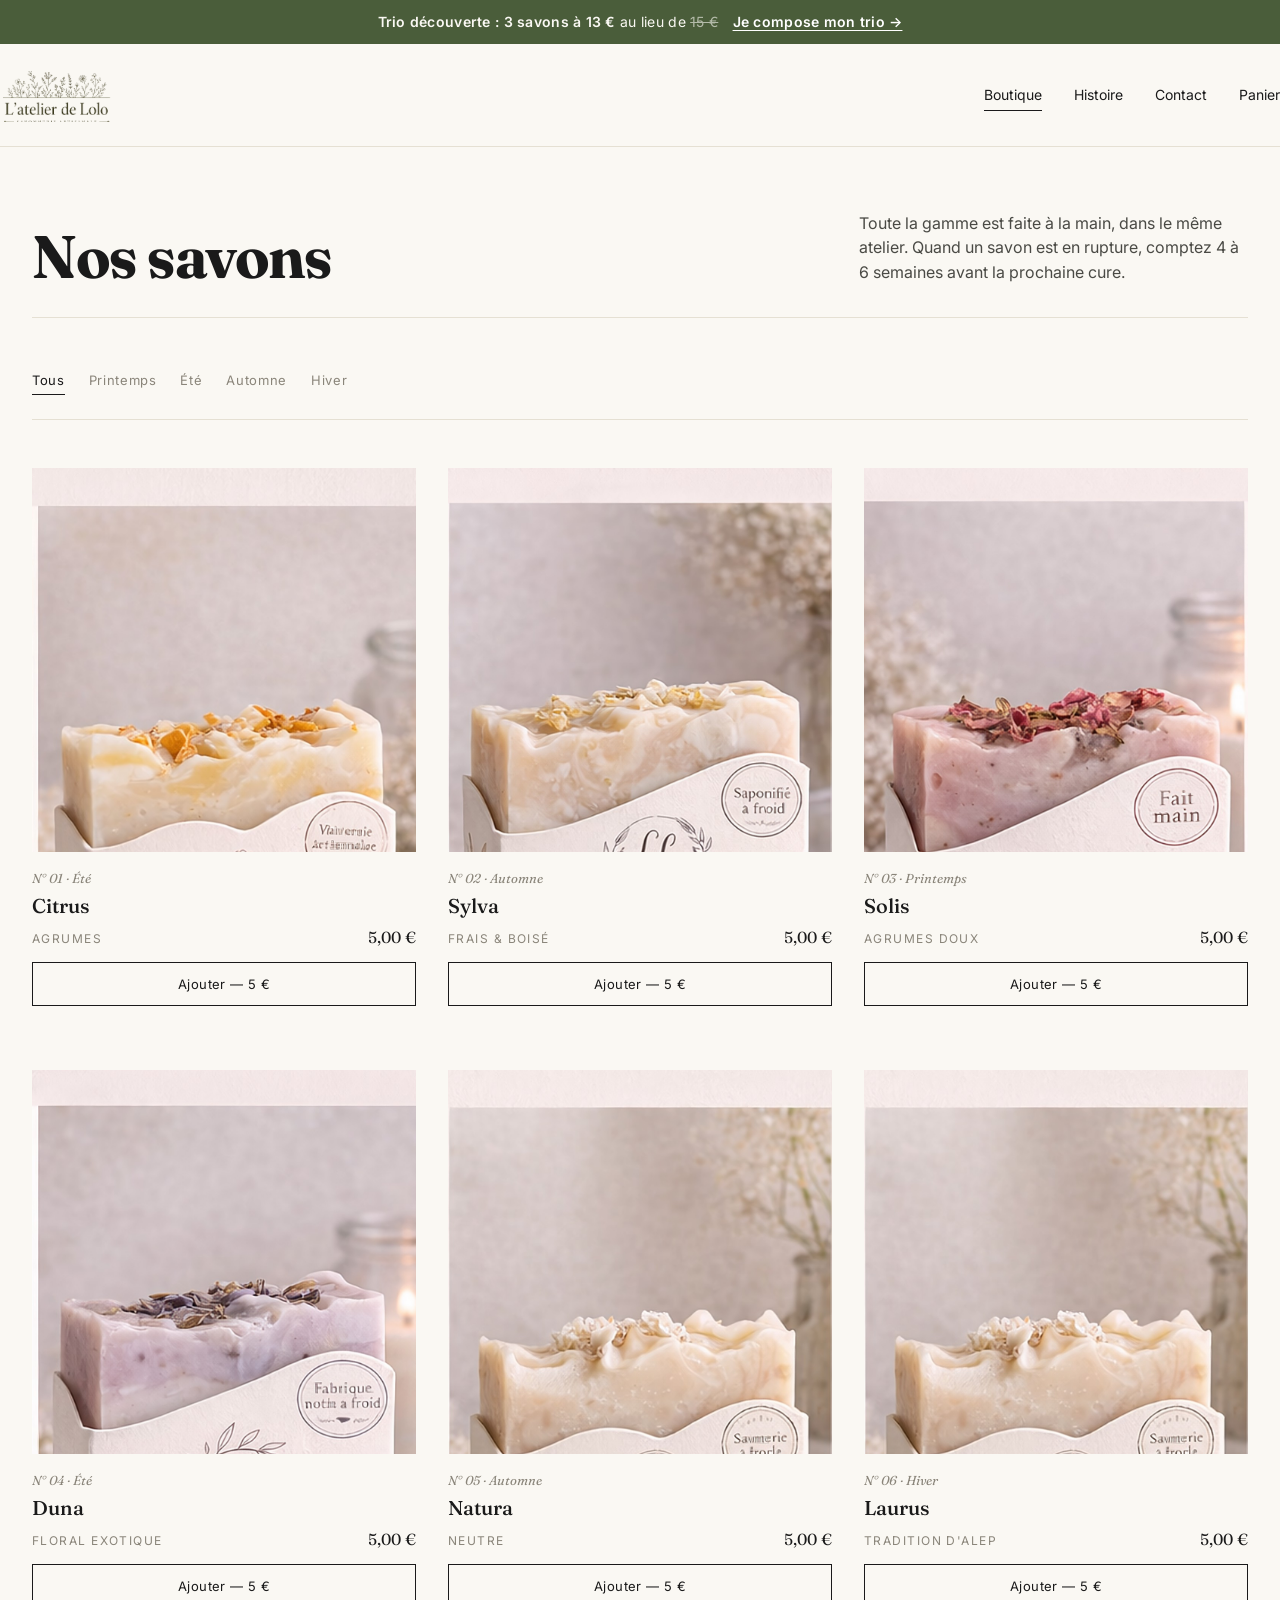
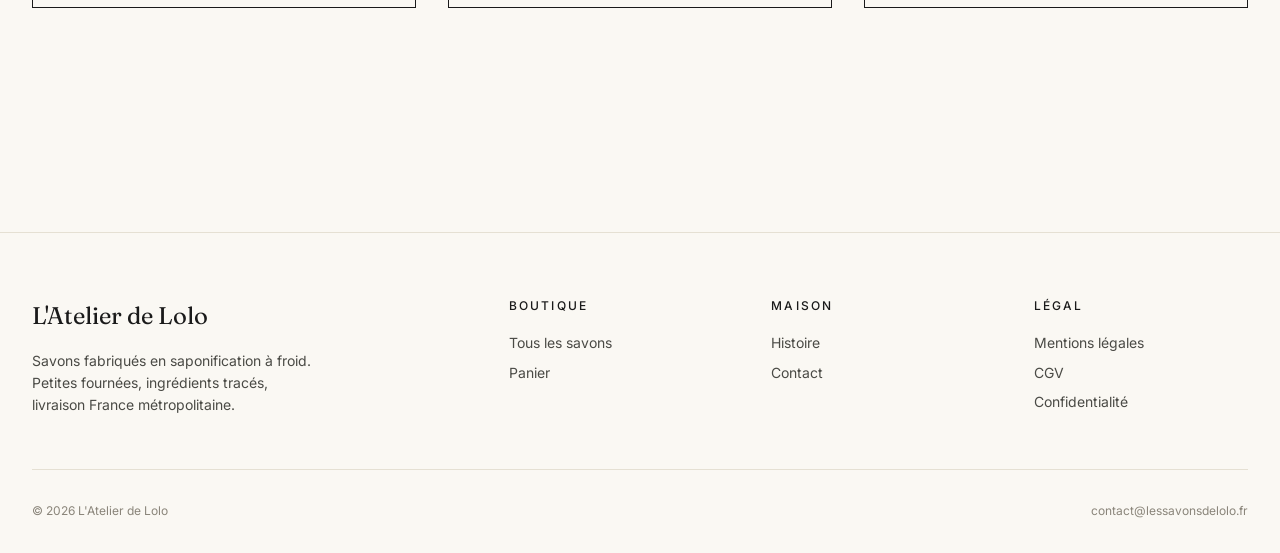
==== boutique.html @ ad048e5c "Refonte complète : L'Atelier de Lolo, site e-commerce multi-pages - Marque renommée L'Atelier de Lol" ====
<!DOCTYPE html>
<html lang="fr">
<head>
    <meta charset="UTF-8">
    <meta http-equiv="Cache-Control" content="no-cache, no-store, must-revalidate">
    <meta http-equiv="Pragma" content="no-cache">
    <meta http-equiv="Expires" content="0">
    <meta name="viewport" content="width=device-width, initial-scale=1.0">
    <title>Boutique — L'Atelier de Lolo</title>
    <meta name="description" content="Les savons artisanaux de L'Atelier de Lolo : Citrus, Sylva, Solis, Duna, Natura et le savon d'Alep Laurus.">
    <link rel="preconnect" href="https://fonts.googleapis.com">
    <link rel="preconnect" href="https://fonts.gstatic.com" crossorigin>
    <link href="https://fonts.googleapis.com/css2?family=Fraunces:ital,wght@0,400;0,500;1,400&family=Inter:wght@400;500&display=swap" rel="stylesheet">
    <link rel="stylesheet" href="css/style.css?v=6">
</head>
<body>

    <header class="site-header">
        <div class="wrap site-header__inner">
            <a href="index.html" class="brand" aria-label="L'Atelier de Lolo, accueil"><img src="images/brand/logo-horizontal-rgba.png" alt="L'Atelier de Lolo — Savonnerie artisanale"></a>
            <nav class="main-nav" id="mainNav">
                <a href="boutique.html" class="is-active">Boutique</a>
                <a href="histoire.html">Histoire</a>
                <a href="contact.html">Contact</a>
                <a href="panier.html" class="cart-link">
                    Panier <span class="cart-link__count" data-count="0">0</span>
                </a>
            </nav>
            <button class="nav-burger" aria-label="Menu" aria-expanded="false">
                <span></span><span></span><span></span>
            </button>
        </div>
    </header>

    <main class="shop">
        <div class="wrap">

            <div class="shop__head">
                <h1>Nos savons</h1>
                <p>
                    Toute la gamme est faite à la main, dans le même atelier.
                    Quand un savon est en rupture, comptez 4 à 6 semaines avant la prochaine cure.
                </p>
            </div>

            <div class="filters" id="filters">
                <button class="filter is-active" data-filter="all">Tous</button>
                <button class="filter" data-filter="printemps">Printemps</button>
                <button class="filter" data-filter="ete">Été</button>
                <button class="filter" data-filter="automne">Automne</button>
                <button class="filter" data-filter="hiver">Hiver</button>
            </div>

            <div class="products" id="shopProducts">
                <!-- Injecté par JS -->
            </div>

        </div>
    </main>

    <footer class="site-footer">
        <div class="wrap">
            <div class="site-footer__top">
                <div>
                    <div class="site-footer__brand">L'Atelier de Lolo</div>
                    <p class="site-footer__about">
                        Savons fabriqués en saponification à froid. Petites fournées,
                        ingrédients tracés, livraison France métropolitaine.
                    </p>
                </div>
                <div>
                    <h4>Boutique</h4>
                    <ul>
                        <li><a href="boutique.html">Tous les savons</a></li>
                        <li><a href="panier.html">Panier</a></li>
                    </ul>
                </div>
                <div>
                    <h4>Maison</h4>
                    <ul>
                        <li><a href="histoire.html">Histoire</a></li>
                        <li><a href="contact.html">Contact</a></li>
                    </ul>
                </div>
                <div>
                    <h4>Légal</h4>
                    <ul>
                        <li><a href="mentions-legales.html">Mentions légales</a></li>
                        <li><a href="cgv.html">CGV</a></li>
                        <li><a href="confidentialite.html">Confidentialité</a></li>
                    </ul>
                </div>
            </div>
            <div class="site-footer__bottom">
                <span>© 2026 L'Atelier de Lolo</span>
                <div class="site-footer__legal">
                    <a href="mailto:contact@lessavonsdelolo.fr">contact@lessavonsdelolo.fr</a>
                </div>
            </div>
        </div>
    </footer>

    <script src="js/products.js?v=6"></script>
    <script src="js/cart.js?v=6"></script>
    <script src="js/main.js?v=6"></script>
    <script>
        const grid = document.getElementById('shopProducts');
        const filterBar = document.getElementById('filters');

        function render(filter = 'all') {
            const items = Object.values(LSL.products)
                .filter(p => filter === 'all' || p.collection === filter);
            grid.innerHTML = items.map(p => `
                    <article class="product">
                        <a class="product__link" href="produit.html?id=${p.id}">
                            <div class="product__photo">
                                <img src="${p.photo}" alt="${p.name}">
                            </div>
                            <div class="product__num">N° ${p.num} · ${LSL.collectionLabel(p.collection)}</div>
                            <div class="product__name">${p.name}</div>
                            <div class="product__meta">
                                <span class="product__cat">${p.categoryLabel}</span>
                                <span class="product__price">${LSL.formatPrice(p.price)}</span>
                            </div>
                        </a>
                        <button class="product__add" data-add="${p.id}">Ajouter — 5 €</button>
                    </article>
                `).join('') || '<p style="color:var(--ink-mute)">Aucun savon dans cette collection pour le moment.</p>';
        }

        function setActive(filter) {
            filterBar.querySelectorAll('.filter').forEach(b =>
                b.classList.toggle('is-active', b.dataset.filter === filter));
        }

        // Ajout au panier (délégation — survit aux re-rendus de la grille)
        grid.addEventListener('click', (e) => {
            const btn = e.target.closest('.product__add');
            if (!btn) return;
            const prod = LSL.products[btn.dataset.add];
            LSL.Cart.add(btn.dataset.add, 1);
            LSL.toast(`${prod.name} ajouté au panier`);
            btn.classList.add('is-added');
            btn.textContent = 'Ajouté ✓';
            setTimeout(() => { btn.classList.remove('is-added'); btn.textContent = 'Ajouter — 5 €'; }, 1400);
        });

        filterBar.addEventListener('click', (e) => {
            const btn = e.target.closest('.filter');
            if (!btn) return;
            setActive(btn.dataset.filter);
            render(btn.dataset.filter);
        });

        // Pré-sélection via ?collection=
        const initial = new URLSearchParams(location.search).get('collection');
        if (initial && LSL.collections[initial]) {
            setActive(initial);
            render(initial);
        } else {
            render();
        }
    </script>

</body>
</html>
---- css/style.css ----
/* ============================================================
   Les Savons de Lolo — feuille de style
   Direction: éditoriale, sobre, beaucoup d'espace, une seule typo
   ============================================================ */

:root {
    /* Palette — tons crème + accent vert mousse profond */
    --bg: #FAF8F3;
    --bg-alt: #F1EDE3;
    --bg-card: #FFFFFF;
    --border: #E5E0D3;
    --border-strong: #1A1A1A;

    --ink: #1A1A1A;
    --ink-soft: #4A4A45;
    --ink-mute: #8A857A;

    --accent: #4A5D3A;
    --accent-soft: #6B7E5B;

    --danger: #A8442B;

    /* Typographie — une seule famille serif éditoriale + une mono pour les numéros */
    --serif: 'Fraunces', 'Cormorant Garamond', Georgia, 'Times New Roman', serif;
    --sans: 'Inter', -apple-system, BlinkMacSystemFont, 'Helvetica Neue', Arial, sans-serif;

    /* Échelle typographique */
    --fs-12: 0.75rem;
    --fs-13: 0.8125rem;
    --fs-14: 0.875rem;
    --fs-16: 1rem;
    --fs-18: 1.125rem;
    --fs-20: 1.25rem;
    --fs-24: 1.5rem;
    --fs-32: 2rem;
    --fs-44: 2.75rem;
    --fs-60: 3.75rem;
    --fs-80: 5rem;

    /* Espacements */
    --s-4: 0.25rem;
    --s-8: 0.5rem;
    --s-12: 0.75rem;
    --s-16: 1rem;
    --s-24: 1.5rem;
    --s-32: 2rem;
    --s-48: 3rem;
    --s-64: 4rem;
    --s-96: 6rem;
    --s-128: 8rem;

    --container: 1320px;
    --container-narrow: 760px;
}

/* Reset minimal */
*, *::before, *::after { box-sizing: border-box; margin: 0; padding: 0; }
html { font-size: 16px; scroll-behavior: smooth; }
body {
    font-family: var(--sans);
    color: var(--ink);
    background: var(--bg);
    font-size: var(--fs-16);
    line-height: 1.55;
    -webkit-font-smoothing: antialiased;
    text-rendering: optimizeLegibility;
}
img { max-width: 100%; height: auto; display: block; }
a { color: inherit; text-decoration: none; }
button { font: inherit; cursor: pointer; border: none; background: none; color: inherit; }
input, textarea, select { font: inherit; color: inherit; }
ul, ol { list-style: none; }

::selection { background: var(--ink); color: var(--bg); }

/* ========== Conteneurs & utilitaires ========== */
.wrap {
    max-width: var(--container);
    margin: 0 auto;
    padding: 0 var(--s-32);
}
.wrap-narrow {
    max-width: var(--container-narrow);
    margin: 0 auto;
    padding: 0 var(--s-32);
}
@media (max-width: 720px) {
    .wrap, .wrap-narrow { padding: 0 var(--s-24); }
}

.eyebrow {
    font-family: var(--sans);
    font-size: var(--fs-12);
    font-weight: 500;
    letter-spacing: 0.18em;
    text-transform: uppercase;
    color: var(--ink-mute);
}

.serif {
    font-family: var(--serif);
    font-weight: 400;
    letter-spacing: -0.01em;
}

.lede {
    font-family: var(--serif);
    font-size: var(--fs-24);
    line-height: 1.45;
    color: var(--ink-soft);
    font-weight: 400;
}

.rule {
    height: 1px;
    background: var(--border);
    border: 0;
    margin: var(--s-64) 0;
}

/* ========== Boutons ========== */
.btn {
    display: inline-flex;
    align-items: center;
    gap: var(--s-8);
    padding: 14px 26px;
    font-size: var(--fs-14);
    font-weight: 500;
    letter-spacing: 0.02em;
    transition: background 0.2s ease, color 0.2s ease, border-color 0.2s ease;
    border: 1px solid transparent;
    cursor: pointer;
}
.btn-primary {
    background: var(--ink);
    color: var(--bg);
}
.btn-primary:hover {
    background: var(--accent);
}
.btn-ghost {
    background: transparent;
    color: var(--ink);
    border-color: var(--ink);
}
.btn-ghost:hover {
    background: var(--ink);
    color: var(--bg);
}
.btn-link {
    background: none;
    padding: 0;
    color: var(--ink);
    border-bottom: 1px solid var(--ink);
    border-radius: 0;
    transition: opacity 0.2s ease;
}
.btn-link:hover { opacity: 0.6; }

.btn-block { width: 100%; justify-content: center; }

.arrow-right::after {
    content: '→';
    margin-left: var(--s-4);
    display: inline-block;
    transition: transform 0.2s ease;
}
.arrow-right:hover::after {
    transform: translateX(4px);
}

/* ========== Header ========== */
.site-header {
    position: sticky;
    top: 0;
    z-index: 100;
    background: var(--bg);
    border-bottom: 1px solid var(--border);
}
.site-header__inner {
    display: flex;
    align-items: center;
    justify-content: space-between;
    padding: var(--s-24) 0;
}
.brand {
    font-family: var(--serif);
    font-size: var(--fs-20);
    font-weight: 500;
    letter-spacing: -0.01em;
    color: var(--ink);
}
.brand small {
    display: block;
    font-family: var(--sans);
    font-size: 10px;
    letter-spacing: 0.2em;
    text-transform: uppercase;
    color: var(--ink-mute);
    margin-top: 2px;
}
.brand img {
    height: 54px;
    width: auto;
    display: block;
}
@media (max-width: 560px) {
    .brand img { height: 42px; }
}
.main-nav {
    display: flex;
    align-items: center;
    gap: var(--s-32);
}
.main-nav a {
    font-size: var(--fs-14);
    color: var(--ink);
    padding: var(--s-8) 0;
    position: relative;
    transition: color 0.2s ease;
}
.main-nav a:hover { color: var(--accent); }
.main-nav a.is-active::after {
    content: '';
    position: absolute;
    left: 0; right: 0; bottom: 2px;
    height: 1px;
    background: var(--ink);
}
.cart-link {
    display: inline-flex;
    align-items: center;
    gap: var(--s-8);
    font-size: var(--fs-14);
}
.cart-link__count {
    display: inline-flex;
    align-items: center;
    justify-content: center;
    min-width: 22px;
    height: 22px;
    padding: 0 6px;
    border-radius: 999px;
    background: var(--ink);
    color: var(--bg);
    font-size: var(--fs-12);
    font-weight: 500;
}
.cart-link__count[data-count="0"] { display: none; }
.nav-burger {
    display: none;
    width: 28px;
    height: 28px;
    flex-direction: column;
    justify-content: center;
    align-items: center;
    gap: 5px;
}
.nav-burger span {
    width: 20px;
    height: 1px;
    background: var(--ink);
}

@media (max-width: 900px) {
    .main-nav {
        position: fixed;
        inset: 0;
        background: var(--bg);
        flex-direction: column;
        justify-content: center;
        gap: var(--s-32);
        transform: translateX(100%);
        transition: transform 0.3s ease;
    }
    .main-nav.is-open { transform: translateX(0); }
    .main-nav a { font-size: var(--fs-20); font-family: var(--serif); }
    .nav-burger { display: flex; z-index: 110; position: relative; }
    .nav-burger.is-open span:nth-child(1) { transform: translateY(6px) rotate(45deg); }
    .nav-burger.is-open span:nth-child(2) { opacity: 0; }
    .nav-burger.is-open span:nth-child(3) { transform: translateY(-6px) rotate(-45deg); }
}

/* ========== Footer ========== */
.site-footer {
    border-top: 1px solid var(--border);
    margin-top: var(--s-128);
    padding: var(--s-64) 0 var(--s-32);
    font-size: var(--fs-14);
    color: var(--ink-soft);
}
.site-footer__top {
    display: grid;
    grid-template-columns: 2fr 1fr 1fr 1fr;
    gap: var(--s-48);
    padding-bottom: var(--s-48);
    border-bottom: 1px solid var(--border);
}
.site-footer__brand {
    font-family: var(--serif);
    font-size: var(--fs-24);
    color: var(--ink);
    margin-bottom: var(--s-16);
}
.site-footer__about {
    max-width: 32ch;
}
.site-footer h4 {
    font-family: var(--sans);
    font-size: var(--fs-12);
    font-weight: 500;
    letter-spacing: 0.18em;
    text-transform: uppercase;
    color: var(--ink);
    margin-bottom: var(--s-16);
}
.site-footer ul li {
    margin-bottom: var(--s-8);
}
.site-footer ul a:hover { color: var(--accent); }
.site-footer__bottom {
    padding-top: var(--s-32);
    display: flex;
    justify-content: space-between;
    font-size: var(--fs-12);
    color: var(--ink-mute);
    flex-wrap: wrap;
    gap: var(--s-16);
}
.site-footer__legal {
    display: flex;
    gap: var(--s-24);
    flex-wrap: wrap;
}
.site-footer__legal a:hover { color: var(--ink); }

@media (max-width: 900px) {
    .site-footer__top {
        grid-template-columns: 1fr 1fr;
        gap: var(--s-32);
    }
}
@media (max-width: 560px) {
    .site-footer__top { grid-template-columns: 1fr; }
}

/* ============================================================
   CONVERSION — bandeau, offre, relances panier
   ============================================================ */
.announce {
    background: var(--accent);
    color: #FAF8F3;
    text-align: center;
    font-size: var(--fs-14);
    letter-spacing: 0.02em;
    padding: 12px 16px;
    line-height: 1.4;
}
.announce strong { font-weight: 600; }
.announce s { opacity: 0.6; font-weight: 400; }
.announce a {
    color: #fff;
    font-weight: 600;
    text-decoration: underline;
    text-underline-offset: 3px;
    margin-left: 10px;
    white-space: nowrap;
}
@media (max-width: 560px) {
    .announce { font-size: var(--fs-13); padding: 10px 14px; }
    .announce a { margin-left: 6px; display: inline-block; }
}

/* Pastille promo dans le hero */
.hero__promo {
    display: inline-flex;
    align-items: center;
    gap: 8px;
    background: var(--accent);
    color: #FAF8F3;
    border-radius: 999px;
    padding: 7px 16px;
    font-size: var(--fs-13);
    font-weight: 600;
    letter-spacing: 0.02em;
    margin-bottom: var(--s-24);
}
.hero__promo::before {
    content: '';
    width: 7px; height: 7px;
    border-radius: 50%;
    background: #FAF8F3;
}

/* Bande offre (accueil) */
.offer {
    background: var(--accent);
    color: #FAF8F3;
    padding: var(--s-64) 0;
}
.offer__inner {
    display: grid;
    grid-template-columns: 1.1fr 1.4fr auto;
    gap: var(--s-48);
    align-items: center;
}
.offer .eyebrow { color: rgba(255,255,255,0.65); }
.offer h2 {
    font-family: var(--serif);
    font-size: var(--fs-32);
    line-height: 1.05;
    letter-spacing: -0.015em;
    margin: var(--s-8) 0 var(--s-12);
}
.offer p { font-size: var(--fs-14); color: rgba(255,255,255,0.85); line-height: 1.6; }
.offer__tiers {
    display: grid;
    grid-template-columns: repeat(3, 1fr);
    gap: var(--s-16);
}
.offer__tiers li {
    border: 1px solid rgba(255,255,255,0.25);
    padding: var(--s-16);
    text-align: center;
}
.offer__tiers strong {
    display: block;
    font-size: var(--fs-12);
    letter-spacing: 0.1em;
    text-transform: uppercase;
    color: rgba(255,255,255,0.7);
    margin-bottom: var(--s-8);
    font-weight: 500;
}
.offer__tiers span {
    display: block;
    font-family: var(--serif);
    font-size: var(--fs-24);
    line-height: 1.1;
}
.offer__tiers small { font-size: var(--fs-12); color: rgba(255,255,255,0.7); }
.offer .btn-primary { background: #FAF8F3; color: var(--ink); border-color: #FAF8F3; white-space: nowrap; }
.offer .btn-primary:hover { background: #fff; }
@media (max-width: 980px) {
    .offer__inner { grid-template-columns: 1fr; gap: var(--s-24); }
    .offer { padding: var(--s-48) 0; }
}
@media (max-width: 560px) {
    .offer__tiers { grid-template-columns: 1fr; }
}

/* Relance panier */
.cart-nudge {
    margin-top: var(--s-24);
    padding: var(--s-12) var(--s-16);
    background: var(--bg-alt);
    border-left: 2px solid var(--accent);
    font-size: var(--fs-13);
    color: var(--ink);
}
.cart__row--offer { color: var(--accent); }
.cart__row--offer span:last-child { font-weight: 500; }

/* ============================================================
   ACCUEIL
   ============================================================ */

/* Hero */
.hero {
    padding: var(--s-96) 0 var(--s-48);
    border-bottom: 1px solid var(--border);
}
.hero__grid {
    display: grid;
    grid-template-columns: 1fr 1.1fr;
    gap: var(--s-96);
    align-items: end;
}
.hero__title {
    font-family: var(--serif);
    font-weight: 400;
    font-size: clamp(var(--fs-44), 7vw, var(--fs-80));
    line-height: 0.95;
    letter-spacing: -0.025em;
    color: var(--ink);
}
.hero__title em {
    font-style: italic;
    color: var(--accent);
}
.hero__sub {
    margin-top: var(--s-32);
    max-width: 38ch;
    font-size: var(--fs-18);
    color: var(--ink-soft);
    line-height: 1.6;
}
.hero__cta {
    margin-top: var(--s-32);
    display: flex;
    gap: var(--s-16);
    flex-wrap: wrap;
}
.hero__visual {
    position: relative;
}
.hero__visual { position: relative; }
.hero__photo {
    aspect-ratio: 1/1;
    background: var(--bg-alt);
    object-fit: cover;
    width: 100%;
}

/* Sticker promo rond sur la photo */
.hero__sticker {
    position: absolute;
    top: -20px;
    right: -20px;
    width: 150px;
    height: 150px;
    border-radius: 50%;
    background: var(--accent);
    color: #FAF8F3;
    display: flex;
    flex-direction: column;
    align-items: center;
    justify-content: center;
    text-align: center;
    padding: 12px;
    transform: rotate(-7deg);
    box-shadow: 0 10px 28px rgba(74,93,58,0.28);
    z-index: 4;
    transition: transform 0.3s ease;
}
.hero__sticker:hover { transform: rotate(-3deg) scale(1.04); }
.hero__sticker-strip {
    font-family: var(--sans);
    font-size: 10px;
    letter-spacing: 0.18em;
    text-transform: uppercase;
    opacity: 0.92;
}
.hero__sticker-price {
    font-family: var(--serif);
    font-style: italic;
    font-size: 42px;
    line-height: 1;
    margin: 6px 0 4px;
}
.hero__sticker-sub {
    font-family: var(--sans);
    font-size: 11px;
    line-height: 1.4;
    opacity: 0.92;
}
.hero__sticker-sub s { opacity: 0.6; }

@media (max-width: 560px) {
    .hero__sticker { width: 120px; height: 120px; top: -10px; right: -10px; }
    .hero__sticker-price { font-size: 32px; }
}
.hero__caption {
    margin-top: var(--s-16);
    display: flex;
    justify-content: space-between;
    font-size: var(--fs-12);
    color: var(--ink-mute);
    letter-spacing: 0.05em;
}

@media (max-width: 900px) {
    .hero__grid { grid-template-columns: 1fr; gap: var(--s-48); }
    .hero { padding: var(--s-48) 0; }
}

/* Manifeste / valeurs */
.manifesto {
    padding: var(--s-96) 0;
    border-bottom: 1px solid var(--border);
}
.manifesto__grid {
    display: grid;
    grid-template-columns: 1fr 2fr;
    gap: var(--s-96);
}
.manifesto__title {
    font-family: var(--serif);
    font-size: var(--fs-32);
    line-height: 1.1;
    letter-spacing: -0.015em;
}
.manifesto__list {
    display: grid;
    grid-template-columns: repeat(3, 1fr);
    gap: var(--s-48);
}
.manifesto__item h3 {
    font-family: var(--serif);
    font-size: var(--fs-20);
    font-weight: 500;
    margin-bottom: var(--s-12);
}
.manifesto__item p {
    font-size: var(--fs-14);
    color: var(--ink-soft);
    line-height: 1.6;
}
.manifesto__item .num {
    font-family: var(--serif);
    font-style: italic;
    font-size: var(--fs-13);
    color: var(--ink-mute);
    display: block;
    margin-bottom: var(--s-12);
}

@media (max-width: 900px) {
    .manifesto__grid { grid-template-columns: 1fr; gap: var(--s-32); }
    .manifesto__list { grid-template-columns: 1fr; gap: var(--s-32); }
    .manifesto { padding: var(--s-48) 0; }
}

/* Aperçu boutique sur l'accueil */
.shop-preview {
    padding: var(--s-96) 0;
    border-bottom: 1px solid var(--border);
}
.section-head {
    display: flex;
    justify-content: space-between;
    align-items: end;
    margin-bottom: var(--s-48);
    gap: var(--s-32);
    flex-wrap: wrap;
}
.section-head__title {
    font-family: var(--serif);
    font-size: var(--fs-44);
    line-height: 1;
    letter-spacing: -0.02em;
}

/* Collections de saison (accueil) */
.collections {
    padding: var(--s-96) 0;
    border-bottom: 1px solid var(--border);
}
.collections__grid {
    display: grid;
    grid-template-columns: repeat(4, 1fr);
    gap: var(--s-24);
}
.collection-card {
    display: block;
    color: var(--ink);
}
.collection-card__photo {
    aspect-ratio: 3/4;
    overflow: hidden;
    background: var(--bg-alt);
    margin-bottom: var(--s-12);
}
.collection-card__photo img {
    width: 100%;
    height: 100%;
    object-fit: cover;
    transition: transform 0.6s ease;
    filter: saturate(0.95);
}
.collection-card:hover .collection-card__photo img { transform: scale(1.04); }
.collection-card h3 {
    font-family: var(--serif);
    font-size: var(--fs-20);
    font-weight: 500;
}
.collection-card p {
    font-size: var(--fs-13);
    color: var(--ink-mute);
}
@media (max-width: 900px) {
    .collections { padding: var(--s-48) 0; }
    .collections__grid { grid-template-columns: repeat(2, 1fr); gap: var(--s-16); }
}

/* ============================================================
   BOUTIQUE — Grille produits
   ============================================================ */
.shop {
    padding: var(--s-64) 0 var(--s-96);
}
.shop__head {
    margin-bottom: var(--s-48);
    display: grid;
    grid-template-columns: 2fr 1fr;
    gap: var(--s-48);
    align-items: end;
    padding-bottom: var(--s-32);
    border-bottom: 1px solid var(--border);
}
.shop__head h1 {
    font-family: var(--serif);
    font-size: var(--fs-60);
    line-height: 0.95;
    letter-spacing: -0.025em;
}
.shop__head p {
    color: var(--ink-soft);
    max-width: 40ch;
}
.filters {
    display: flex;
    gap: var(--s-24);
    flex-wrap: wrap;
    margin-bottom: var(--s-48);
    padding-bottom: var(--s-24);
    border-bottom: 1px solid var(--border);
}
.filter {
    font-size: var(--fs-13);
    letter-spacing: 0.05em;
    color: var(--ink-mute);
    padding: 4px 0;
    border-bottom: 1px solid transparent;
    transition: color 0.2s ease, border-color 0.2s ease;
}
.filter:hover { color: var(--ink); }
.filter.is-active {
    color: var(--ink);
    border-bottom-color: var(--ink);
}

.products {
    display: grid;
    grid-template-columns: repeat(3, 1fr);
    gap: var(--s-64) var(--s-32);
}
@media (max-width: 900px) {
    .products { grid-template-columns: repeat(2, 1fr); gap: var(--s-48) var(--s-24); }
    .shop__head { grid-template-columns: 1fr; }
    .shop__head h1 { font-size: var(--fs-44); }
}
@media (max-width: 560px) {
    .products { grid-template-columns: 1fr; }
}

.product {
    display: block;
    color: var(--ink);
}
.product__link {
    display: block;
    color: inherit;
}
.product__add {
    width: 100%;
    margin-top: var(--s-12);
    padding: 11px;
    border: 1px solid var(--ink);
    background: transparent;
    color: var(--ink);
    font-size: var(--fs-13);
    letter-spacing: 0.03em;
    transition: background 0.2s ease, color 0.2s ease;
}
.product__add:hover { background: var(--ink); color: var(--bg); }
.product__add.is-added { background: var(--accent); color: #fff; border-color: var(--accent); }
.product__photo {
    aspect-ratio: 1/1;
    background: var(--bg-alt);
    overflow: hidden;
    margin-bottom: var(--s-16);
    position: relative;
}
.product__photo img {
    width: 100%;
    height: 100%;
    object-fit: cover;
    transition: transform 0.6s ease;
}
.product:hover .product__photo img { transform: scale(1.03); }
.product__num {
    font-family: var(--serif);
    font-style: italic;
    font-size: var(--fs-13);
    color: var(--ink-mute);
}
.product__name {
    font-family: var(--serif);
    font-size: var(--fs-20);
    font-weight: 500;
    margin: 2px 0 var(--s-4);
    letter-spacing: -0.005em;
}
.product__meta {
    display: flex;
    justify-content: space-between;
    align-items: baseline;
    font-size: var(--fs-13);
    color: var(--ink-soft);
}
.product__price {
    font-family: var(--serif);
    font-size: var(--fs-16);
    color: var(--ink);
}
.product__cat {
    font-size: var(--fs-12);
    letter-spacing: 0.12em;
    text-transform: uppercase;
    color: var(--ink-mute);
}

/* ============================================================
   FICHE PRODUIT
   ============================================================ */
.product-detail {
    padding: var(--s-64) 0 var(--s-96);
}
.breadcrumb {
    font-size: var(--fs-13);
    color: var(--ink-mute);
    margin-bottom: var(--s-32);
}
.breadcrumb a { color: var(--ink-soft); }
.breadcrumb a:hover { color: var(--ink); }
.breadcrumb span { color: var(--ink); }

.product-detail__grid {
    display: grid;
    grid-template-columns: 1.1fr 1fr;
    gap: var(--s-96);
    align-items: start;
}
.product-detail__photo {
    aspect-ratio: 1/1;
    background: var(--bg-alt);
    overflow: hidden;
}
.product-detail__photo img {
    width: 100%;
    height: 100%;
    object-fit: cover;
}
.product-detail__info { position: sticky; top: var(--s-96); }
.product-detail__num {
    font-family: var(--serif);
    font-style: italic;
    font-size: var(--fs-14);
    color: var(--ink-mute);
    margin-bottom: var(--s-8);
}
.product-detail__name {
    font-family: var(--serif);
    font-size: var(--fs-44);
    line-height: 1;
    letter-spacing: -0.02em;
    margin-bottom: var(--s-16);
}
.product-detail__price {
    font-family: var(--serif);
    font-size: var(--fs-24);
    margin-bottom: var(--s-4);
}
.product-detail__weight {
    font-size: var(--fs-13);
    color: var(--ink-mute);
    letter-spacing: 0.05em;
    margin-bottom: var(--s-32);
}
.product-detail__desc {
    font-size: var(--fs-16);
    color: var(--ink-soft);
    line-height: 1.65;
    margin-bottom: var(--s-32);
    max-width: 50ch;
}
.product-detail__buy {
    display: flex;
    gap: var(--s-16);
    align-items: stretch;
    margin-bottom: var(--s-32);
    flex-wrap: wrap;
}

.qty {
    display: inline-flex;
    align-items: center;
    border: 1px solid var(--ink);
}
.qty button {
    width: 44px;
    height: 48px;
    font-size: var(--fs-18);
    transition: background 0.2s ease, color 0.2s ease;
}
.qty button:hover { background: var(--ink); color: var(--bg); }
.qty input {
    width: 48px;
    height: 48px;
    text-align: center;
    border: 0;
    background: transparent;
    font-size: var(--fs-14);
    font-weight: 500;
    -moz-appearance: textfield;
    appearance: textfield;
}
.qty input::-webkit-inner-spin-button, .qty input::-webkit-outer-spin-button {
    -webkit-appearance: none; margin: 0;
}

.product-detail__add {
    flex: 1;
    min-width: 200px;
    min-height: 48px;
    background: var(--ink);
    color: var(--bg);
    font-size: var(--fs-14);
    letter-spacing: 0.05em;
    padding: 0 var(--s-24);
    transition: background 0.2s ease;
}
.product-detail__add:hover { background: var(--accent); }
.product-detail__add:disabled { background: var(--ink-mute); cursor: not-allowed; }

details.spec {
    border-top: 1px solid var(--border);
    padding: var(--s-16) 0;
}
details.spec[open] { padding-bottom: var(--s-16); }
details.spec:last-of-type { border-bottom: 1px solid var(--border); }
details.spec summary {
    list-style: none;
    cursor: pointer;
    display: flex;
    justify-content: space-between;
    align-items: center;
    font-family: var(--sans);
    font-size: var(--fs-13);
    letter-spacing: 0.12em;
    text-transform: uppercase;
    font-weight: 500;
}
details.spec summary::-webkit-details-marker { display: none; }
details.spec summary::after {
    content: '+';
    font-family: var(--serif);
    font-size: var(--fs-24);
    font-weight: 300;
    transition: transform 0.2s ease;
}
details.spec[open] summary::after { content: '−'; }
details.spec .spec__body {
    padding-top: var(--s-16);
    font-size: var(--fs-14);
    color: var(--ink-soft);
    line-height: 1.7;
}

@media (max-width: 900px) {
    .product-detail__grid { grid-template-columns: 1fr; gap: var(--s-32); }
    .product-detail__info { position: static; }
    .product-detail__name { font-size: var(--fs-32); }
}

/* ============================================================
   PANIER
   ============================================================ */
.cart {
    padding: var(--s-64) 0 var(--s-96);
}
.cart h1 {
    font-family: var(--serif);
    font-size: var(--fs-60);
    line-height: 0.95;
    letter-spacing: -0.025em;
    margin-bottom: var(--s-48);
}
.cart__grid {
    display: grid;
    grid-template-columns: 1.7fr 1fr;
    gap: var(--s-96);
    align-items: start;
}
.cart__list { border-top: 1px solid var(--border); }
.cart-line {
    display: grid;
    grid-template-columns: 96px 1fr auto auto;
    gap: var(--s-24);
    align-items: center;
    padding: var(--s-24) 0;
    border-bottom: 1px solid var(--border);
}
.cart-line__photo {
    width: 96px;
    aspect-ratio: 1;
    background: var(--bg-alt);
    overflow: hidden;
}
.cart-line__photo img { width: 100%; height: 100%; object-fit: cover; }
.cart-line__name {
    font-family: var(--serif);
    font-size: var(--fs-18);
    font-weight: 500;
    margin-bottom: var(--s-4);
}
.cart-line__meta {
    font-size: var(--fs-13);
    color: var(--ink-mute);
}
.cart-line__price {
    font-family: var(--serif);
    font-size: var(--fs-18);
}
.cart-line__remove {
    font-size: var(--fs-12);
    color: var(--ink-mute);
    text-decoration: underline;
    text-underline-offset: 3px;
    padding: var(--s-8);
}
.cart-line__remove:hover { color: var(--danger); }
.cart-line .qty button { width: 36px; height: 40px; font-size: var(--fs-16); }
.cart-line .qty input { width: 36px; height: 40px; }
.cart-empty {
    padding: var(--s-96) 0;
    text-align: center;
    color: var(--ink-soft);
}
.cart-empty p { margin-bottom: var(--s-24); font-size: var(--fs-18); }

.cart__summary {
    background: var(--bg-alt);
    padding: var(--s-32);
    position: sticky;
    top: var(--s-96);
}
.cart__summary h3 {
    font-family: var(--serif);
    font-size: var(--fs-20);
    font-weight: 500;
    margin-bottom: var(--s-24);
    letter-spacing: -0.005em;
}
.cart__row {
    display: flex;
    justify-content: space-between;
    padding: var(--s-12) 0;
    font-size: var(--fs-14);
    color: var(--ink-soft);
}
.cart__row--total {
    border-top: 1px solid var(--border-strong);
    margin-top: var(--s-12);
    padding-top: var(--s-16);
    font-family: var(--serif);
    font-size: var(--fs-20);
    color: var(--ink);
}

@media (max-width: 900px) {
    .cart__grid { grid-template-columns: 1fr; }
    .cart__summary { position: static; }
    .cart-line {
        grid-template-columns: 72px 1fr;
        grid-template-areas:
            "photo info"
            "photo price"
            "qty remove";
        column-gap: var(--s-16);
        row-gap: var(--s-12);
    }
    .cart-line__photo { grid-area: photo; width: 72px; }
    .cart-line__info { grid-area: info; }
    .cart-line__price { grid-area: price; justify-self: start; }
    .cart-line .qty { grid-area: qty; }
    .cart-line__remove { grid-area: remove; justify-self: end; }
}

/* ============================================================
   CHECKOUT
   ============================================================ */
.checkout {
    padding: var(--s-64) 0 var(--s-96);
}
.checkout h1 {
    font-family: var(--serif);
    font-size: var(--fs-44);
    line-height: 1;
    letter-spacing: -0.02em;
    margin-bottom: var(--s-12);
}
.checkout__sub { color: var(--ink-soft); margin-bottom: var(--s-48); }
.checkout__grid {
    display: grid;
    grid-template-columns: 1.5fr 1fr;
    gap: var(--s-64);
    align-items: start;
}

.form-section {
    margin-bottom: var(--s-48);
}
.form-section h2 {
    font-family: var(--sans);
    font-size: var(--fs-12);
    font-weight: 500;
    letter-spacing: 0.18em;
    text-transform: uppercase;
    color: var(--ink-mute);
    margin-bottom: var(--s-24);
    padding-bottom: var(--s-12);
    border-bottom: 1px solid var(--border);
}
.field {
    margin-bottom: var(--s-16);
}
.field label {
    display: block;
    font-size: var(--fs-12);
    letter-spacing: 0.05em;
    text-transform: uppercase;
    color: var(--ink-mute);
    margin-bottom: var(--s-8);
}
.field input,
.field textarea,
.field select {
    width: 100%;
    padding: 14px 16px;
    background: var(--bg-card);
    border: 1px solid var(--border);
    font-size: var(--fs-14);
    transition: border-color 0.2s ease;
}
.field input:focus,
.field textarea:focus,
.field select:focus {
    outline: none;
    border-color: var(--ink);
}
.field-row {
    display: grid;
    grid-template-columns: 1fr 1fr;
    gap: var(--s-16);
}
.choices {
    display: grid;
    gap: var(--s-12);
}
.choice {
    display: flex;
    gap: var(--s-12);
    padding: var(--s-16);
    border: 1px solid var(--border);
    cursor: pointer;
    transition: border-color 0.2s ease, background 0.2s ease;
}
.choice:has(input:checked) {
    border-color: var(--ink);
    background: var(--bg-card);
}
.choice input { margin-top: 4px; accent-color: var(--ink); }
.choice__body strong {
    display: block;
    font-family: var(--serif);
    font-size: var(--fs-16);
    font-weight: 500;
    margin-bottom: var(--s-4);
}
.choice__body small {
    color: var(--ink-soft);
    font-size: var(--fs-13);
    line-height: 1.5;
}

.checkout__summary {
    background: var(--bg-alt);
    padding: var(--s-32);
    position: sticky;
    top: var(--s-96);
}
.checkout__summary h3 {
    font-family: var(--serif);
    font-size: var(--fs-20);
    font-weight: 500;
    margin-bottom: var(--s-24);
}
.checkout__lines {
    border-top: 1px solid var(--border);
}
.checkout__line {
    display: grid;
    grid-template-columns: 60px 1fr auto;
    gap: var(--s-16);
    align-items: center;
    padding: var(--s-16) 0;
    border-bottom: 1px solid var(--border);
}
.checkout__line img {
    width: 60px;
    aspect-ratio: 1;
    object-fit: cover;
    background: var(--bg);
}
.checkout__line strong {
    font-family: var(--serif);
    font-size: var(--fs-14);
    font-weight: 500;
    display: block;
}
.checkout__line small {
    font-size: var(--fs-12);
    color: var(--ink-mute);
}
.checkout__line span {
    font-family: var(--serif);
    font-size: var(--fs-14);
}

@media (max-width: 900px) {
    .checkout__grid { grid-template-columns: 1fr; gap: var(--s-32); }
    .checkout__summary { position: static; }
}

/* Page confirmation */
.confirm {
    padding: var(--s-128) 0;
    text-align: center;
}
.confirm h1 {
    font-family: var(--serif);
    font-size: var(--fs-60);
    line-height: 0.95;
    letter-spacing: -0.025em;
    margin-bottom: var(--s-24);
}
.confirm p {
    max-width: 50ch;
    margin: 0 auto var(--s-16);
    color: var(--ink-soft);
}
.confirm__ref {
    display: inline-block;
    margin-top: var(--s-24);
    padding: var(--s-12) var(--s-24);
    background: var(--bg-alt);
    font-family: var(--serif);
    font-size: var(--fs-20);
    letter-spacing: 0.05em;
}
.confirm__iban {
    margin-top: var(--s-32);
    padding: var(--s-24);
    background: var(--bg-alt);
    max-width: 500px;
    margin-left: auto;
    margin-right: auto;
    text-align: left;
    font-size: var(--fs-14);
    line-height: 1.7;
}
.confirm__iban code {
    display: inline-block;
    background: var(--bg-card);
    padding: 4px 8px;
    border: 1px solid var(--border);
    font-family: 'SFMono-Regular', Consolas, monospace;
    margin-top: var(--s-4);
}

/* ============================================================
   HISTOIRE
   ============================================================ */
.story {
    padding: var(--s-96) 0 0;
}
.story__intro {
    max-width: 720px;
}
.story__intro .eyebrow { margin-bottom: var(--s-16); }
.story__intro h1 {
    font-family: var(--serif);
    font-size: clamp(var(--fs-44), 6vw, var(--fs-80));
    line-height: 0.95;
    letter-spacing: -0.025em;
    margin-bottom: var(--s-32);
}
.story__intro p {
    font-family: var(--serif);
    font-size: var(--fs-24);
    line-height: 1.45;
    color: var(--ink-soft);
}
.story__photo {
    margin: var(--s-96) 0;
}
.story__photo img {
    width: 100%;
    aspect-ratio: 16/9;
    object-fit: cover;
    background: var(--bg-alt);
}
.story__photo figcaption {
    margin-top: var(--s-12);
    font-size: var(--fs-12);
    color: var(--ink-mute);
    letter-spacing: 0.05em;
}
.story__body {
    max-width: 640px;
    margin: 0 auto;
}
.story__body h2 {
    font-family: var(--serif);
    font-size: var(--fs-32);
    line-height: 1.1;
    letter-spacing: -0.01em;
    margin: var(--s-48) 0 var(--s-16);
}
.story__body p {
    font-size: var(--fs-16);
    line-height: 1.7;
    color: var(--ink-soft);
    margin-bottom: var(--s-16);
}
.story__body strong { color: var(--ink); font-weight: 500; }
.story__steps {
    counter-reset: step;
    display: grid;
    gap: var(--s-32);
    margin: var(--s-32) 0;
}
.story__step {
    counter-increment: step;
    padding-top: var(--s-16);
    border-top: 1px solid var(--border);
}
.story__step::before {
    content: counter(step, decimal-leading-zero);
    font-family: var(--serif);
    font-style: italic;
    font-size: var(--fs-14);
    color: var(--ink-mute);
    display: block;
    margin-bottom: var(--s-8);
}
.story__step h3 {
    font-family: var(--serif);
    font-size: var(--fs-20);
    font-weight: 500;
    margin-bottom: var(--s-8);
}
.story__step p {
    font-size: var(--fs-14);
    color: var(--ink-soft);
    margin: 0;
}

/* ============================================================
   CONTACT
   ============================================================ */
.contact-page {
    padding: var(--s-64) 0 var(--s-96);
}
.contact-page__grid {
    display: grid;
    grid-template-columns: 1fr 1.2fr;
    gap: var(--s-96);
    align-items: start;
}
.contact-page h1 {
    font-family: var(--serif);
    font-size: var(--fs-60);
    line-height: 0.95;
    letter-spacing: -0.025em;
    margin-bottom: var(--s-24);
}
.contact-page__intro {
    font-family: var(--serif);
    font-size: var(--fs-20);
    line-height: 1.55;
    color: var(--ink-soft);
    margin-bottom: var(--s-32);
}
.contact-page__info dt {
    font-size: var(--fs-12);
    letter-spacing: 0.18em;
    text-transform: uppercase;
    color: var(--ink-mute);
    margin-top: var(--s-24);
    margin-bottom: var(--s-4);
}
.contact-page__info dd {
    font-family: var(--serif);
    font-size: var(--fs-18);
}
.contact-page__info dd a:hover { color: var(--accent); }

@media (max-width: 900px) {
    .contact-page__grid { grid-template-columns: 1fr; gap: var(--s-48); }
}

/* ============================================================
   PAGES LÉGALES
   ============================================================ */
.legal {
    padding: var(--s-64) 0 var(--s-96);
}
.legal__head {
    max-width: var(--container-narrow);
    margin: 0 auto var(--s-48);
}
.legal__head .eyebrow { display: block; margin-bottom: var(--s-12); }
.legal__head h1 {
    font-family: var(--serif);
    font-size: clamp(var(--fs-32), 5vw, var(--fs-60));
    line-height: 1;
    letter-spacing: -0.02em;
}
.legal__head p {
    margin-top: var(--s-16);
    color: var(--ink-mute);
    font-size: var(--fs-14);
}
.legal__body {
    max-width: var(--container-narrow);
    margin: 0 auto;
}
.legal__body h2 {
    font-family: var(--serif);
    font-size: var(--fs-24);
    letter-spacing: -0.01em;
    margin: var(--s-48) 0 var(--s-12);
    padding-top: var(--s-24);
    border-top: 1px solid var(--border);
}
.legal__body h2:first-child { border-top: 0; padding-top: 0; margin-top: 0; }
.legal__body h3 {
    font-family: var(--sans);
    font-size: var(--fs-14);
    font-weight: 500;
    margin: var(--s-24) 0 var(--s-8);
}
.legal__body p, .legal__body li {
    font-size: var(--fs-14);
    line-height: 1.75;
    color: var(--ink-soft);
    margin-bottom: var(--s-12);
}
.legal__body ul {
    list-style: none;
    padding-left: var(--s-16);
}
.legal__body li {
    position: relative;
    padding-left: var(--s-16);
}
.legal__body li::before {
    content: '—';
    position: absolute;
    left: 0;
    color: var(--ink-mute);
}
.legal__body strong { color: var(--ink); font-weight: 500; }
.legal__body .todo {
    background: var(--bg-alt);
    padding: 2px 6px;
    border-radius: 2px;
    font-family: 'SFMono-Regular', Consolas, monospace;
    font-size: 0.85em;
    color: var(--danger);
}
.legal__updated {
    margin-top: var(--s-48);
    padding-top: var(--s-24);
    border-top: 1px solid var(--border);
    font-size: var(--fs-12);
    color: var(--ink-mute);
}

/* ============================================================
   NOTIFICATIONS
   ============================================================ */
.toast {
    position: fixed;
    bottom: var(--s-32);
    left: 50%;
    transform: translateX(-50%) translateY(80px);
    background: var(--ink);
    color: var(--bg);
    padding: var(--s-16) var(--s-24);
    font-size: var(--fs-13);
    letter-spacing: 0.05em;
    z-index: 200;
    opacity: 0;
    transition: transform 0.3s ease, opacity 0.3s ease;
    max-width: 90vw;
}
.toast.is-visible {
    opacity: 1;
    transform: translateX(-50%) translateY(0);
}

/* Reveal on scroll (subtil) */
.reveal {
    opacity: 0;
    transform: translateY(12px);
    transition: opacity 0.6s ease, transform 0.6s ease;
}
.reveal.in-view {
    opacity: 1;
    transform: translateY(0);
}
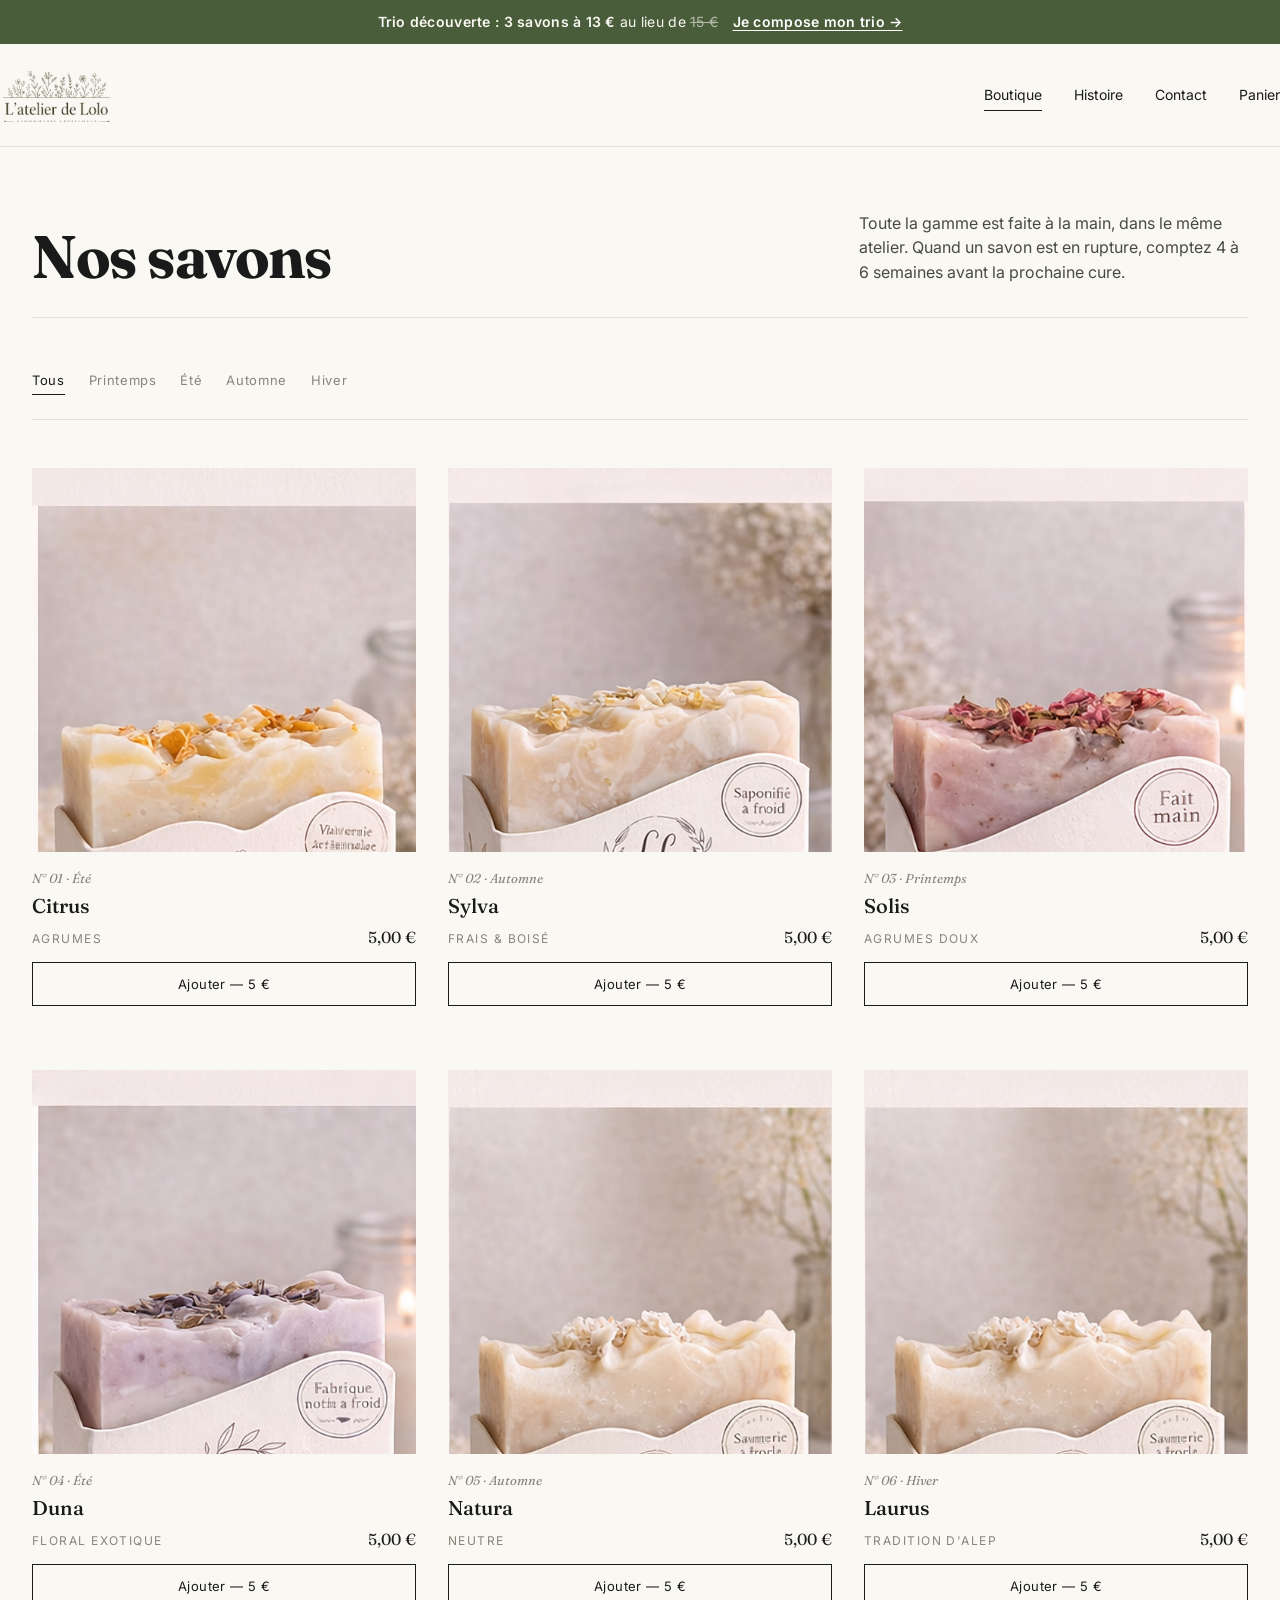
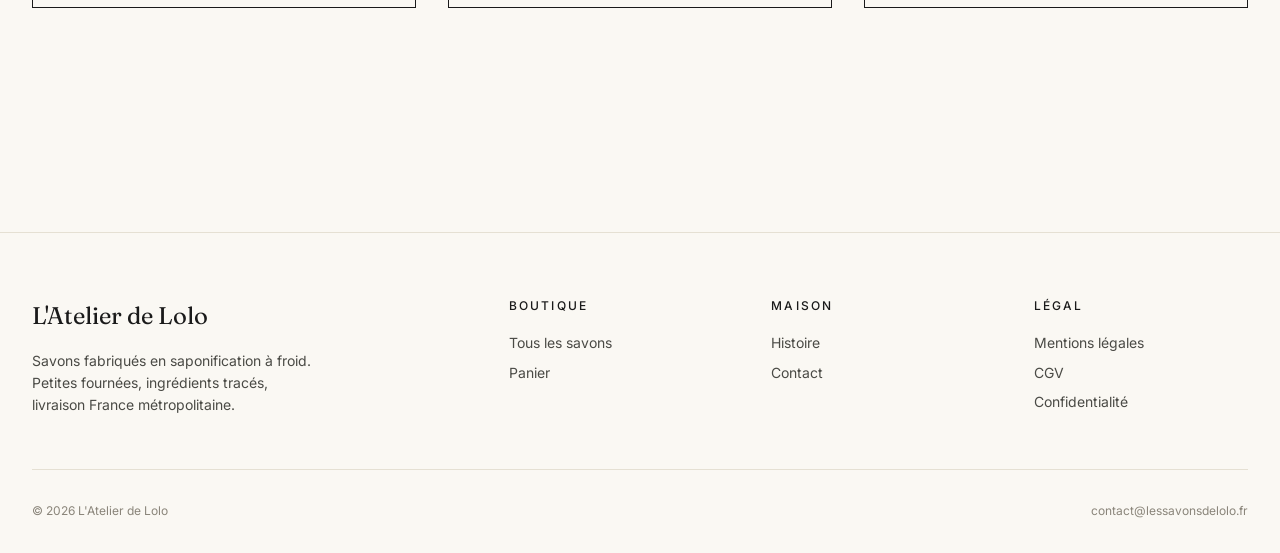
==== commit d7ee4327: "Responsive mobile / iOS : optimisations iPhone Safari - Inputs en 16 px pour empêcher l'auto-zoom Sa" ====
--- a/boutique.html
+++ b/boutique.html
@@ -11,7 +11,7 @@
     <link rel="preconnect" href="https://fonts.googleapis.com">
     <link rel="preconnect" href="https://fonts.gstatic.com" crossorigin>
     <link href="https://fonts.googleapis.com/css2?family=Fraunces:ital,wght@0,400;0,500;1,400&family=Inter:wght@400;500&display=swap" rel="stylesheet">
-    <link rel="stylesheet" href="css/style.css?v=6">
+    <link rel="stylesheet" href="css/style.css?v=7">
 </head>
 <body>
 
@@ -100,9 +100,9 @@
         </div>
     </footer>
 
-    <script src="js/products.js?v=6"></script>
-    <script src="js/cart.js?v=6"></script>
-    <script src="js/main.js?v=6"></script>
+    <script src="js/products.js?v=7"></script>
+    <script src="js/cart.js?v=7"></script>
+    <script src="js/main.js?v=7"></script>
     <script>
         const grid = document.getElementById('shopProducts');
         const filterBar = document.getElementById('filters');
--- a/css/style.css
+++ b/css/style.css
@@ -557,8 +557,72 @@
 .hero__sticker-sub s { opacity: 0.6; }
 
 @media (max-width: 560px) {
-    .hero__sticker { width: 120px; height: 120px; top: -10px; right: -10px; }
-    .hero__sticker-price { font-size: 32px; }
+    .hero__sticker { width: 104px; height: 104px; top: 8px; right: 8px; }
+    .hero__sticker-price { font-size: 28px; }
+    .hero__sticker-strip, .hero__sticker-sub { font-size: 10px; }
+}
+
+/* ============================================================
+   MOBILE / iOS (iPhone Safari) — derniers ajustements
+   ============================================================ */
+
+/* Pas de halo gris au tap */
+* { -webkit-tap-highlight-color: transparent; }
+
+/* Évite tout débordement horizontal (sticker, ombres, transforms) */
+html, body { overflow-x: hidden; }
+
+/* Safari n'autozoome plus au focus quand l'input fait >= 16px */
+.field input,
+.field textarea,
+.field select,
+.contact-form input,
+.contact-form textarea,
+.contact-form select,
+.qty input {
+    font-size: 16px;
+}
+
+/* Encoche iPhone : on respecte les safe-areas */
+.announce {
+    padding-top: max(12px, env(safe-area-inset-top));
+    padding-left: max(16px, env(safe-area-inset-left));
+    padding-right: max(16px, env(safe-area-inset-right));
+}
+.site-footer {
+    padding-bottom: max(var(--s-32), env(safe-area-inset-bottom));
+}
+
+/* Tap-targets confortables (>= 44 px) sur mobile */
+@media (max-width: 720px) {
+    .filter {
+        padding: 12px 6px;
+        font-size: var(--fs-14);
+    }
+    .product__add {
+        padding: 14px;
+        font-size: var(--fs-14);
+        min-height: 44px;
+    }
+    .cart-line__remove {
+        padding: 12px 0;
+        font-size: var(--fs-13);
+    }
+    .nav-burger {
+        width: 44px;
+        height: 44px;
+        padding: 8px;
+    }
+    .field-row {
+        grid-template-columns: 1fr;
+    }
+    .hero__title {
+        font-size: clamp(2rem, 8vw, 3rem);
+    }
+    .hero { padding: var(--s-48) 0 var(--s-24); }
+    .section-head__title { font-size: var(--fs-32); }
+    .shop__head h1 { font-size: var(--fs-44); }
+    .cart h1 { font-size: var(--fs-44); }
 }
 .hero__caption {
     margin-top: var(--s-16);
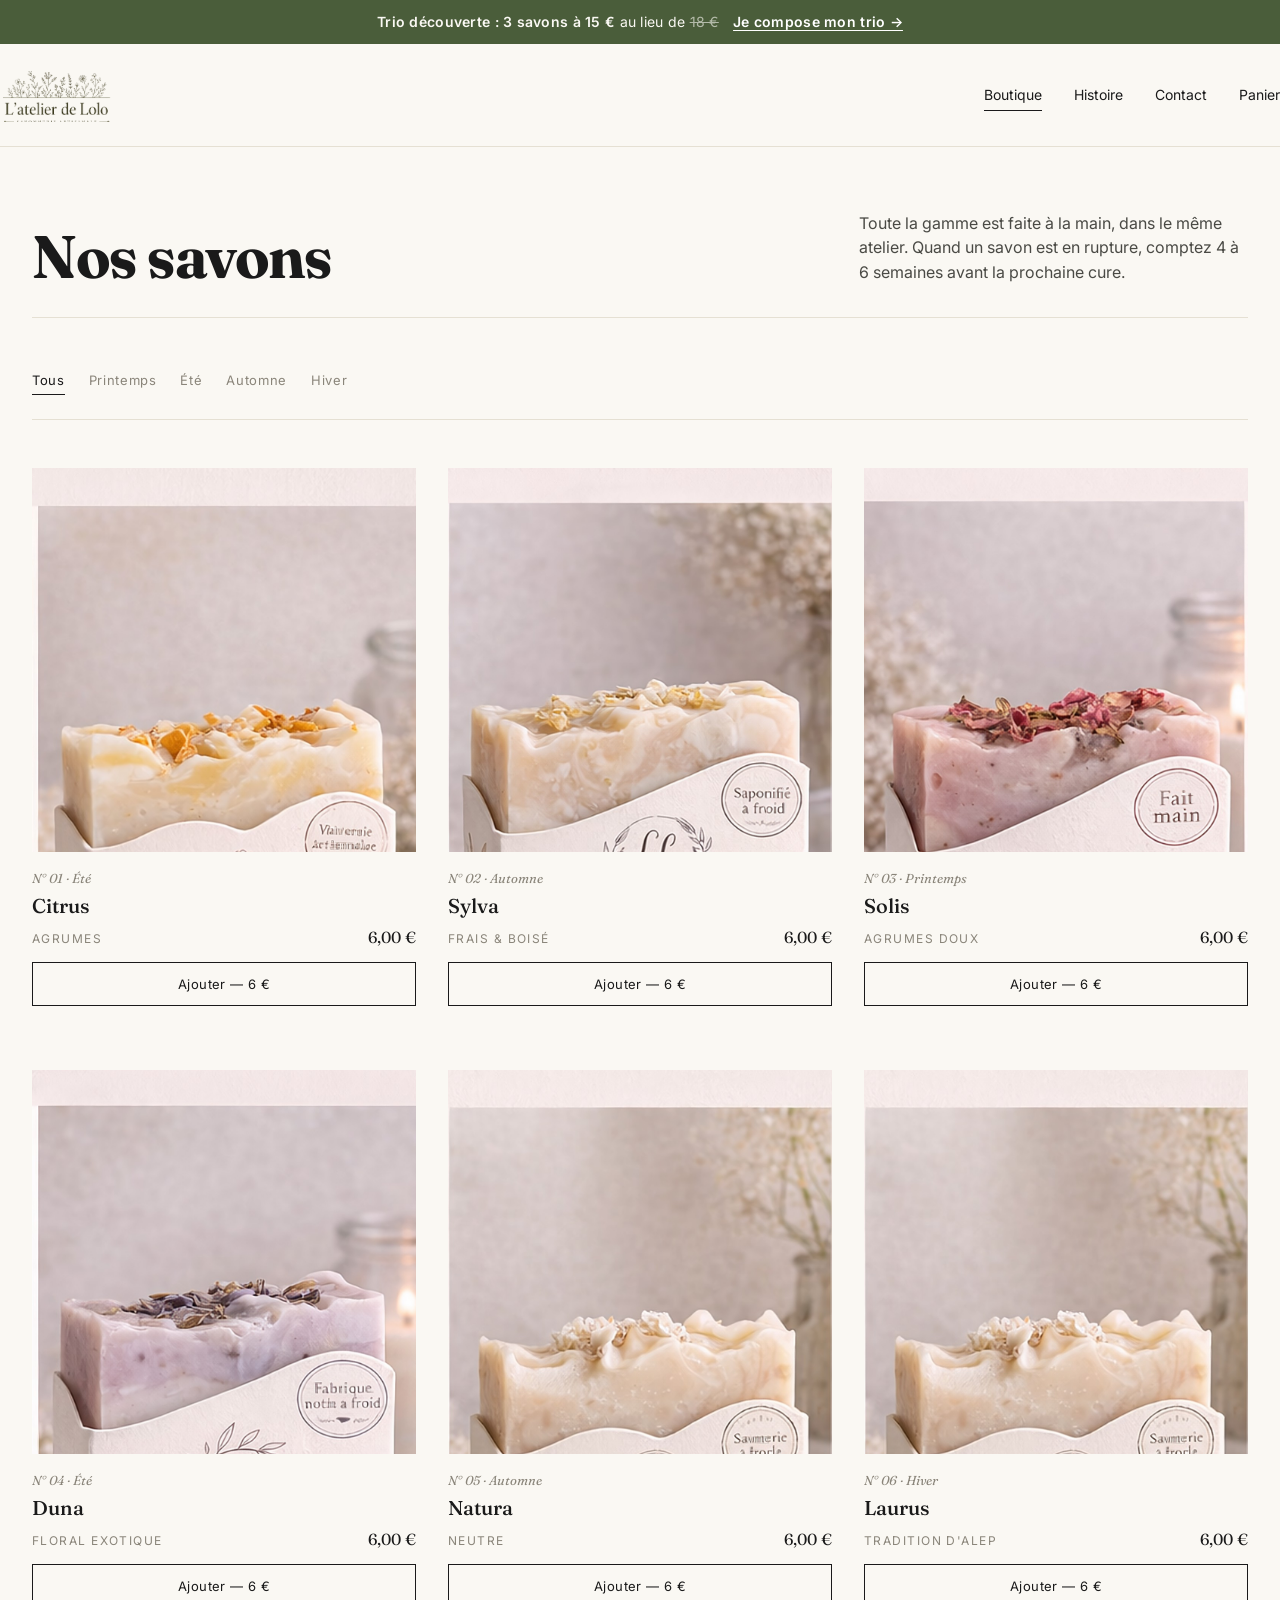
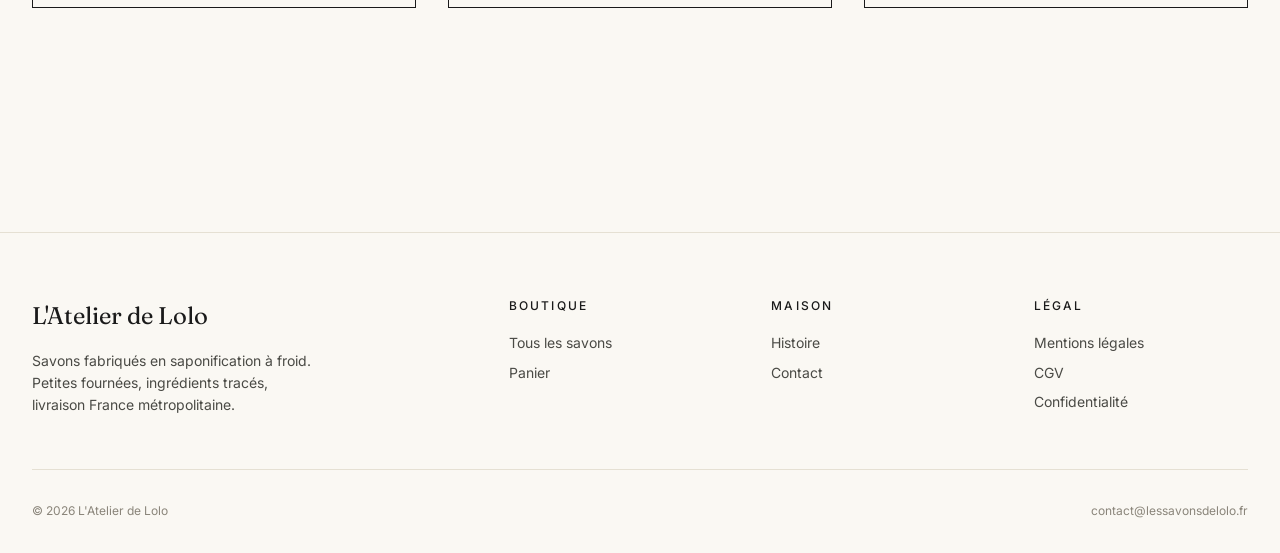
==== commit 98849cb2: "Barème : 6 € le savon, trio 15 €, coffret 4+ à 5 €/savon, livraison 30 € - products.js : prix unitai" ====
--- a/boutique.html
+++ b/boutique.html
@@ -11,7 +11,7 @@
     <link rel="preconnect" href="https://fonts.googleapis.com">
     <link rel="preconnect" href="https://fonts.gstatic.com" crossorigin>
     <link href="https://fonts.googleapis.com/css2?family=Fraunces:ital,wght@0,400;0,500;1,400&family=Inter:wght@400;500&display=swap" rel="stylesheet">
-    <link rel="stylesheet" href="css/style.css?v=7">
+    <link rel="stylesheet" href="css/style.css?v=8">
 </head>
 <body>
 
@@ -100,9 +100,9 @@
         </div>
     </footer>
 
-    <script src="js/products.js?v=7"></script>
-    <script src="js/cart.js?v=7"></script>
-    <script src="js/main.js?v=7"></script>
+    <script src="js/products.js?v=8"></script>
+    <script src="js/cart.js?v=8"></script>
+    <script src="js/main.js?v=8"></script>
     <script>
         const grid = document.getElementById('shopProducts');
         const filterBar = document.getElementById('filters');
@@ -123,7 +123,7 @@
                                 <span class="product__price">${LSL.formatPrice(p.price)}</span>
                             </div>
                         </a>
-                        <button class="product__add" data-add="${p.id}">Ajouter — 5 €</button>
+                        <button class="product__add" data-add="${p.id}">Ajouter — 6 €</button>
                     </article>
                 `).join('') || '<p style="color:var(--ink-mute)">Aucun savon dans cette collection pour le moment.</p>';
         }
@@ -142,7 +142,7 @@
             LSL.toast(`${prod.name} ajouté au panier`);
             btn.classList.add('is-added');
             btn.textContent = 'Ajouté ✓';
-            setTimeout(() => { btn.classList.remove('is-added'); btn.textContent = 'Ajouter — 5 €'; }, 1400);
+            setTimeout(() => { btn.classList.remove('is-added'); btn.textContent = 'Ajouter — 6 €'; }, 1400);
         });
 
         filterBar.addEventListener('click', (e) => {
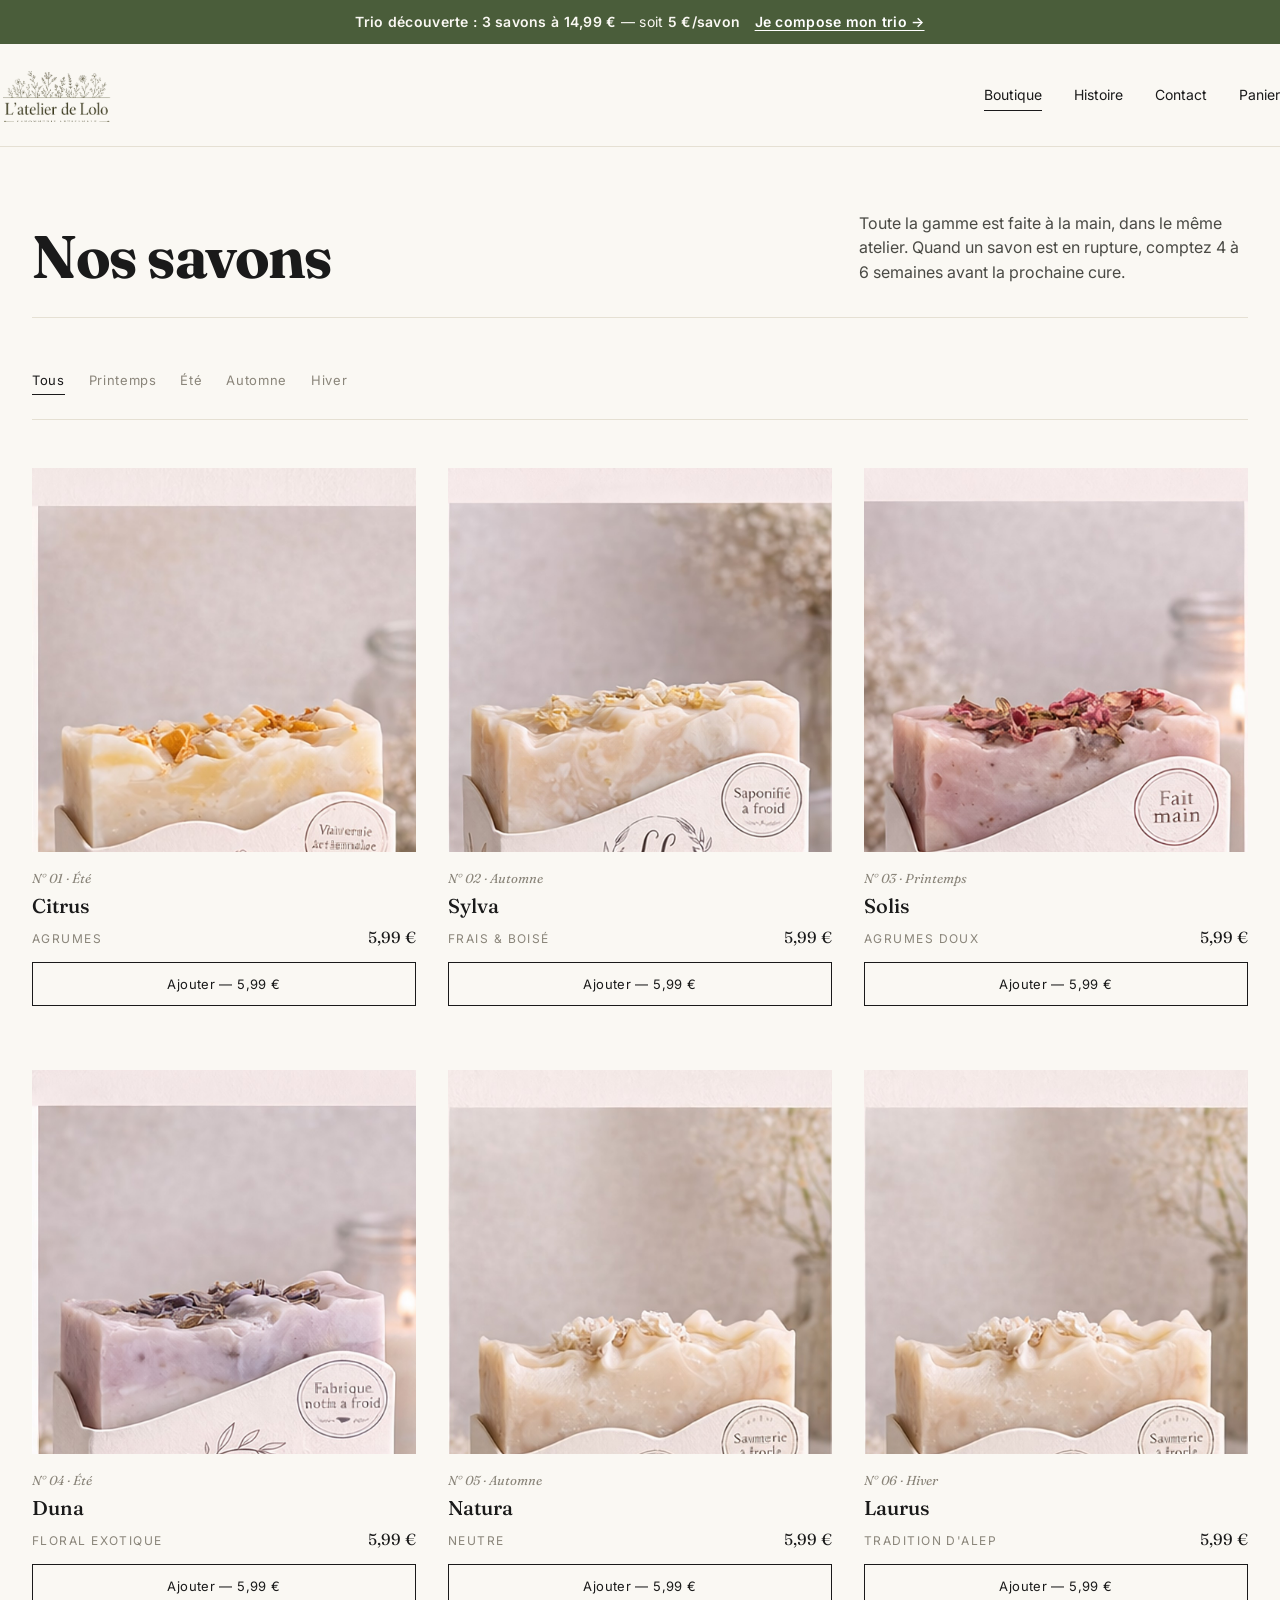
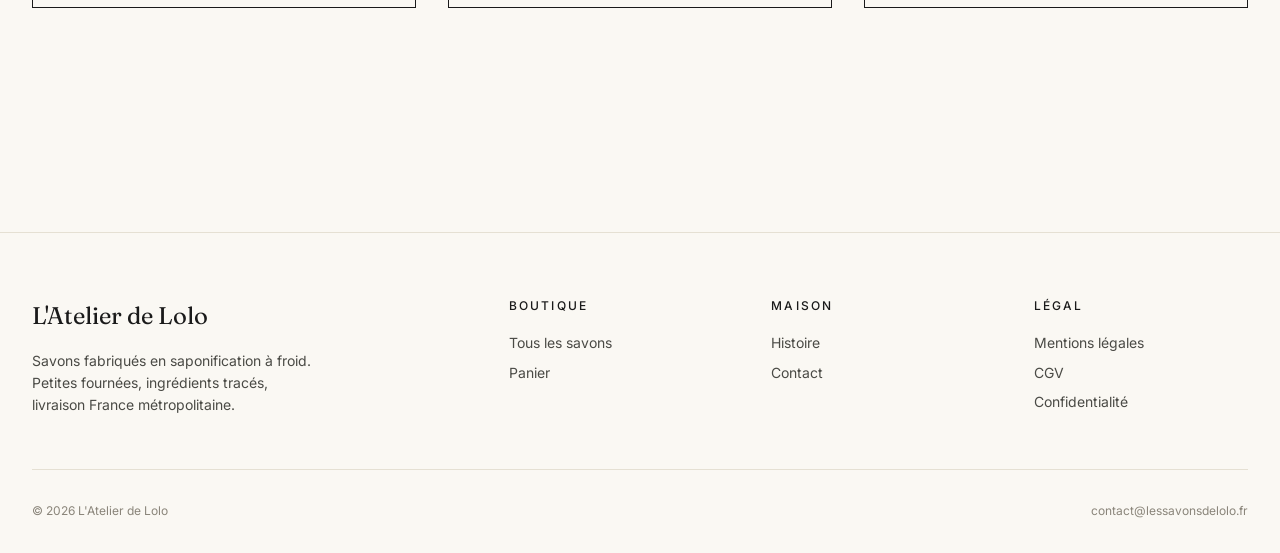
==== commit 541099d7: "Barème : 5,99 € le savon, trio 14,99 €, coffret à 4,99 €/savon - Tarifs : 5,99 € unitaire, trio 14,9" ====
--- a/boutique.html
+++ b/boutique.html
@@ -11,7 +11,7 @@
     <link rel="preconnect" href="https://fonts.googleapis.com">
     <link rel="preconnect" href="https://fonts.gstatic.com" crossorigin>
     <link href="https://fonts.googleapis.com/css2?family=Fraunces:ital,wght@0,400;0,500;1,400&family=Inter:wght@400;500&display=swap" rel="stylesheet">
-    <link rel="stylesheet" href="css/style.css?v=8">
+    <link rel="stylesheet" href="css/style.css?v=9">
 </head>
 <body>
 
@@ -100,9 +100,9 @@
         </div>
     </footer>
 
-    <script src="js/products.js?v=8"></script>
-    <script src="js/cart.js?v=8"></script>
-    <script src="js/main.js?v=8"></script>
+    <script src="js/products.js?v=9"></script>
+    <script src="js/cart.js?v=9"></script>
+    <script src="js/main.js?v=9"></script>
     <script>
         const grid = document.getElementById('shopProducts');
         const filterBar = document.getElementById('filters');
@@ -123,7 +123,7 @@
                                 <span class="product__price">${LSL.formatPrice(p.price)}</span>
                             </div>
                         </a>
-                        <button class="product__add" data-add="${p.id}">Ajouter — 6 €</button>
+                        <button class="product__add" data-add="${p.id}">Ajouter — 5,99 €</button>
                     </article>
                 `).join('') || '<p style="color:var(--ink-mute)">Aucun savon dans cette collection pour le moment.</p>';
         }
@@ -142,7 +142,7 @@
             LSL.toast(`${prod.name} ajouté au panier`);
             btn.classList.add('is-added');
             btn.textContent = 'Ajouté ✓';
-            setTimeout(() => { btn.classList.remove('is-added'); btn.textContent = 'Ajouter — 6 €'; }, 1400);
+            setTimeout(() => { btn.classList.remove('is-added'); btn.textContent = 'Ajouter — 5,99 €'; }, 1400);
         });
 
         filterBar.addEventListener('click', (e) => {
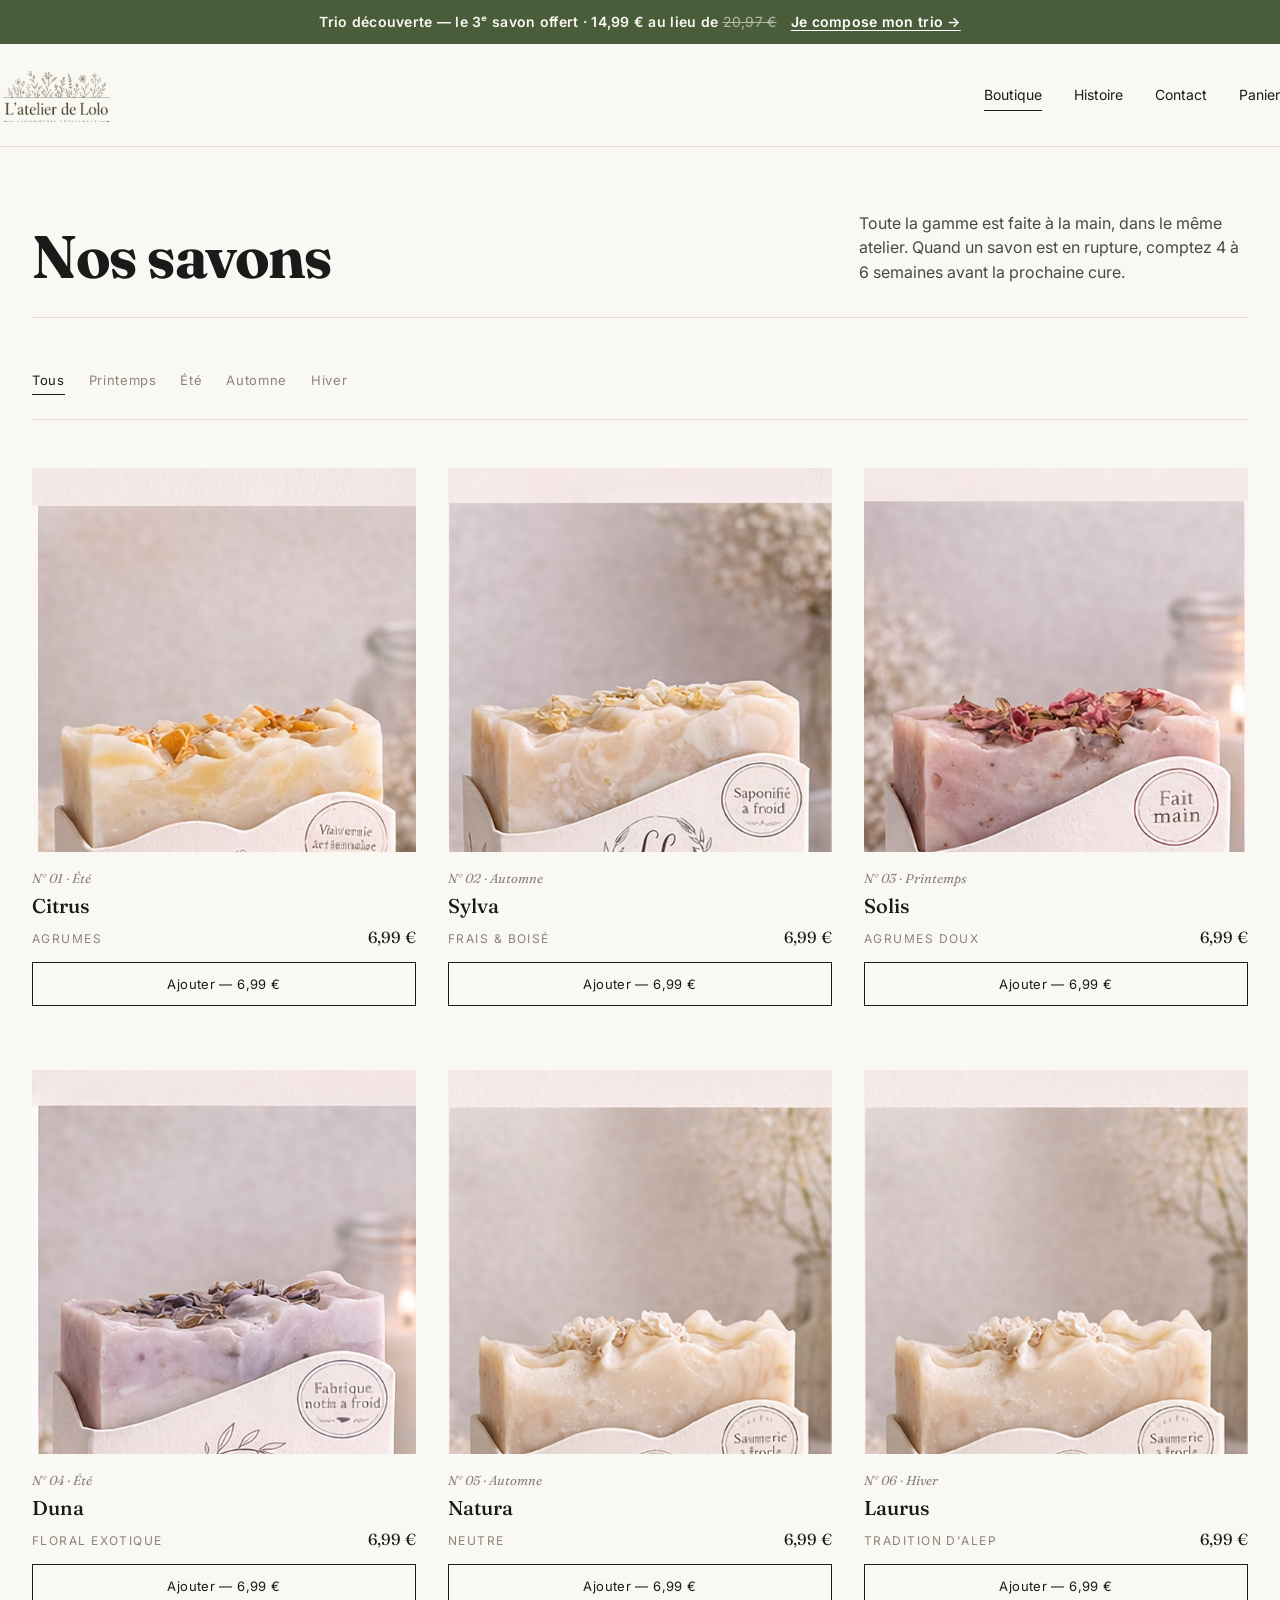
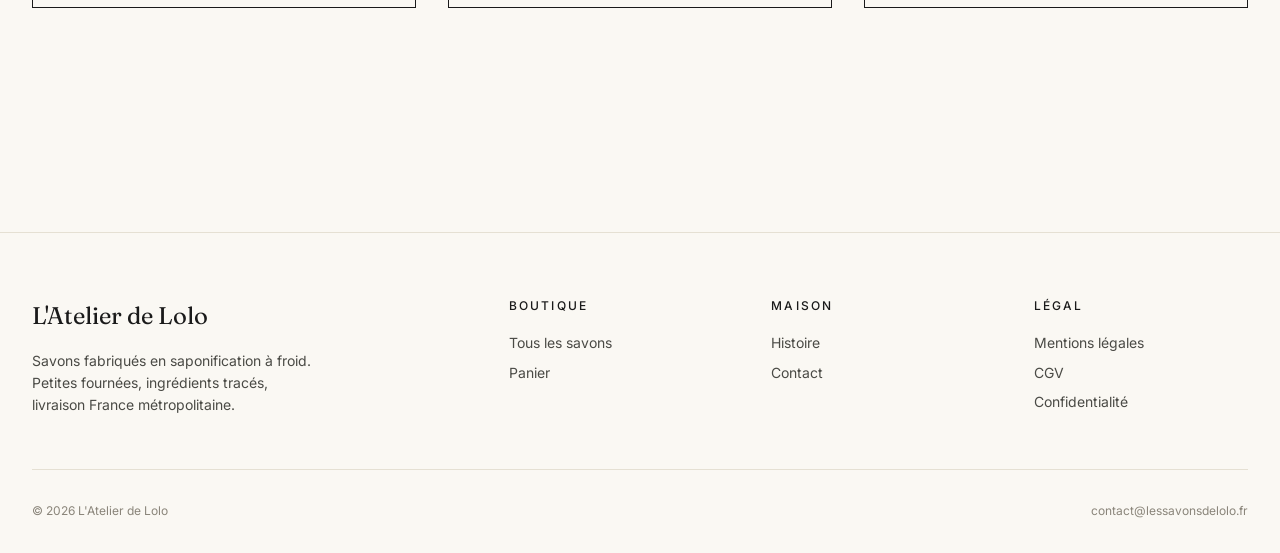
==== commit 3f8f71a9: "Promo recalibrée : "le 3ᵉ savon offert" (6,99 € unitaire, trio 14,99 €) Le wording "économisez 2,98 " ====
--- a/boutique.html
+++ b/boutique.html
@@ -11,7 +11,7 @@
     <link rel="preconnect" href="https://fonts.googleapis.com">
     <link rel="preconnect" href="https://fonts.gstatic.com" crossorigin>
     <link href="https://fonts.googleapis.com/css2?family=Fraunces:ital,wght@0,400;0,500;1,400&family=Inter:wght@400;500&display=swap" rel="stylesheet">
-    <link rel="stylesheet" href="css/style.css?v=9">
+    <link rel="stylesheet" href="css/style.css?v=10">
 </head>
 <body>
 
@@ -100,9 +100,9 @@
         </div>
     </footer>
 
-    <script src="js/products.js?v=9"></script>
-    <script src="js/cart.js?v=9"></script>
-    <script src="js/main.js?v=9"></script>
+    <script src="js/products.js?v=10"></script>
+    <script src="js/cart.js?v=10"></script>
+    <script src="js/main.js?v=10"></script>
     <script>
         const grid = document.getElementById('shopProducts');
         const filterBar = document.getElementById('filters');
@@ -123,7 +123,7 @@
                                 <span class="product__price">${LSL.formatPrice(p.price)}</span>
                             </div>
                         </a>
-                        <button class="product__add" data-add="${p.id}">Ajouter — 5,99 €</button>
+                        <button class="product__add" data-add="${p.id}">Ajouter — 6,99 €</button>
                     </article>
                 `).join('') || '<p style="color:var(--ink-mute)">Aucun savon dans cette collection pour le moment.</p>';
         }
@@ -142,7 +142,7 @@
             LSL.toast(`${prod.name} ajouté au panier`);
             btn.classList.add('is-added');
             btn.textContent = 'Ajouté ✓';
-            setTimeout(() => { btn.classList.remove('is-added'); btn.textContent = 'Ajouter — 5,99 €'; }, 1400);
+            setTimeout(() => { btn.classList.remove('is-added'); btn.textContent = 'Ajouter — 6,99 €'; }, 1400);
         });
 
         filterBar.addEventListener('click', (e) => {
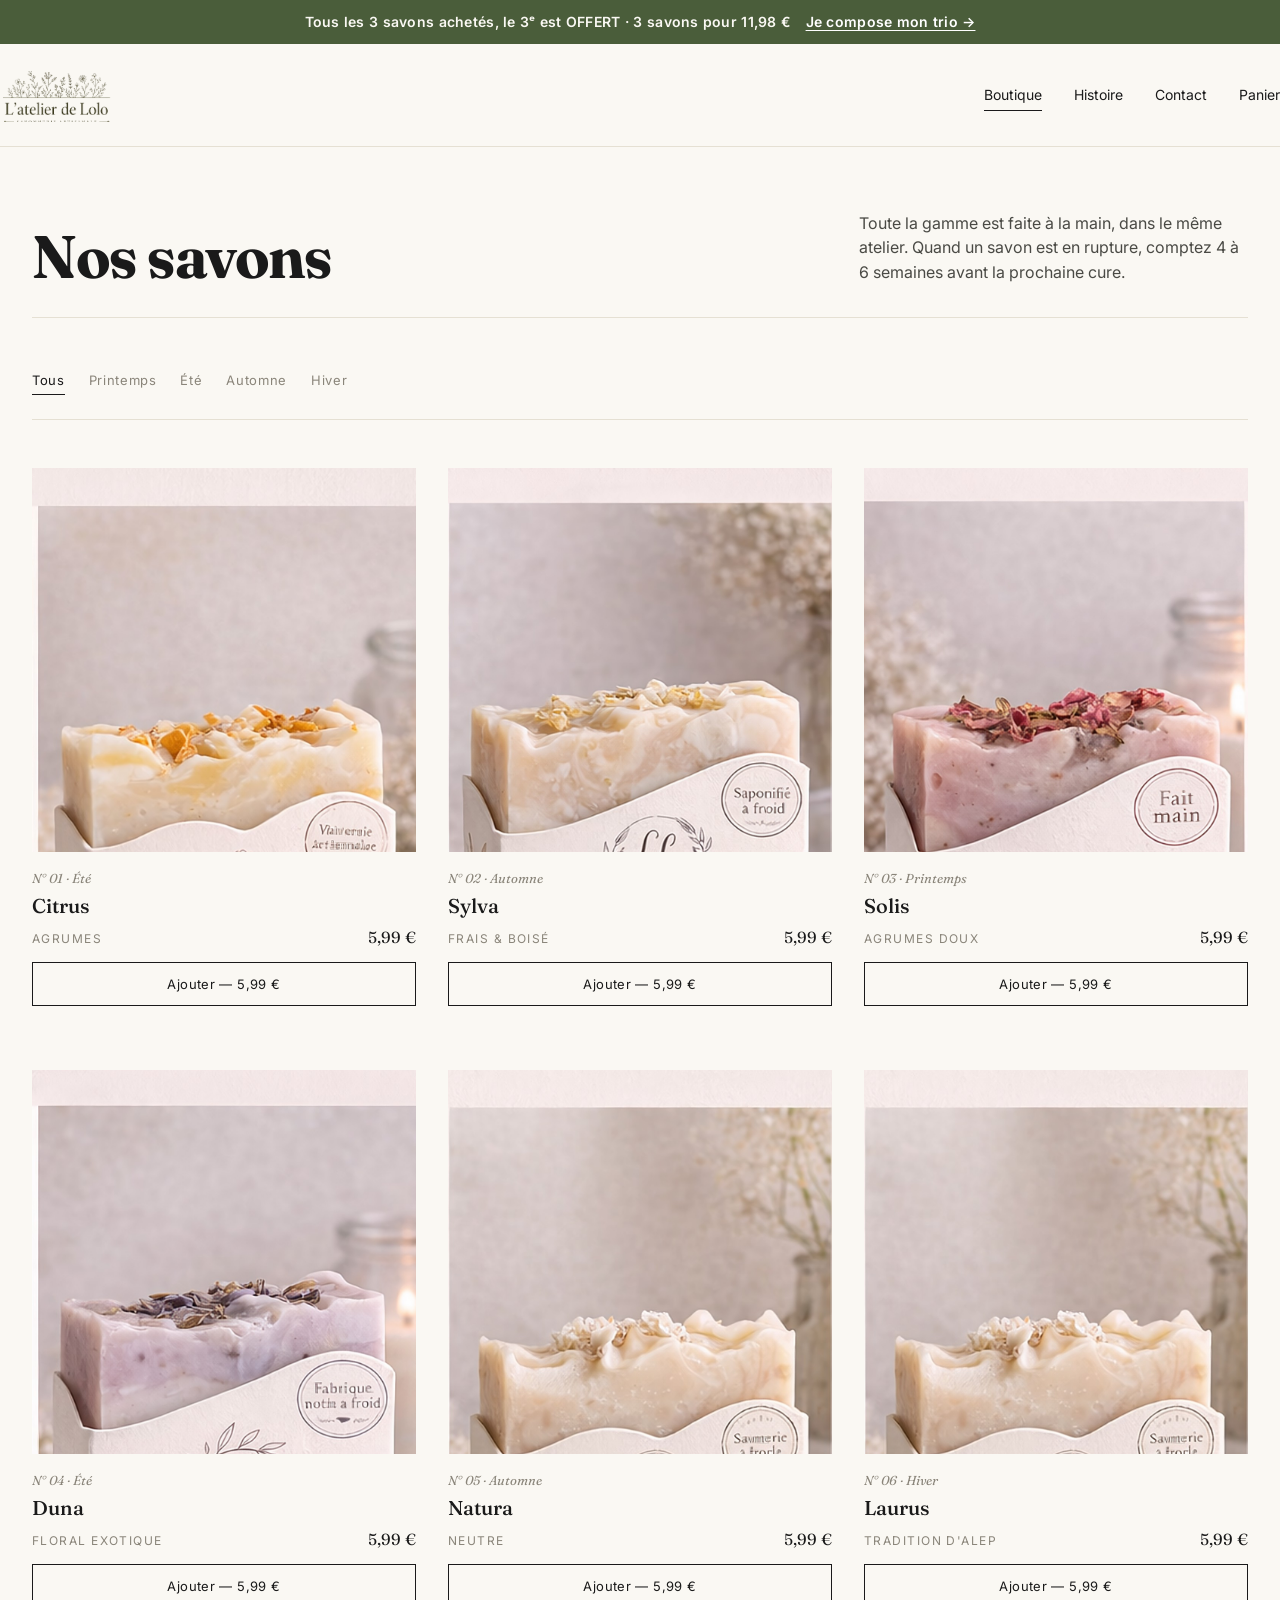
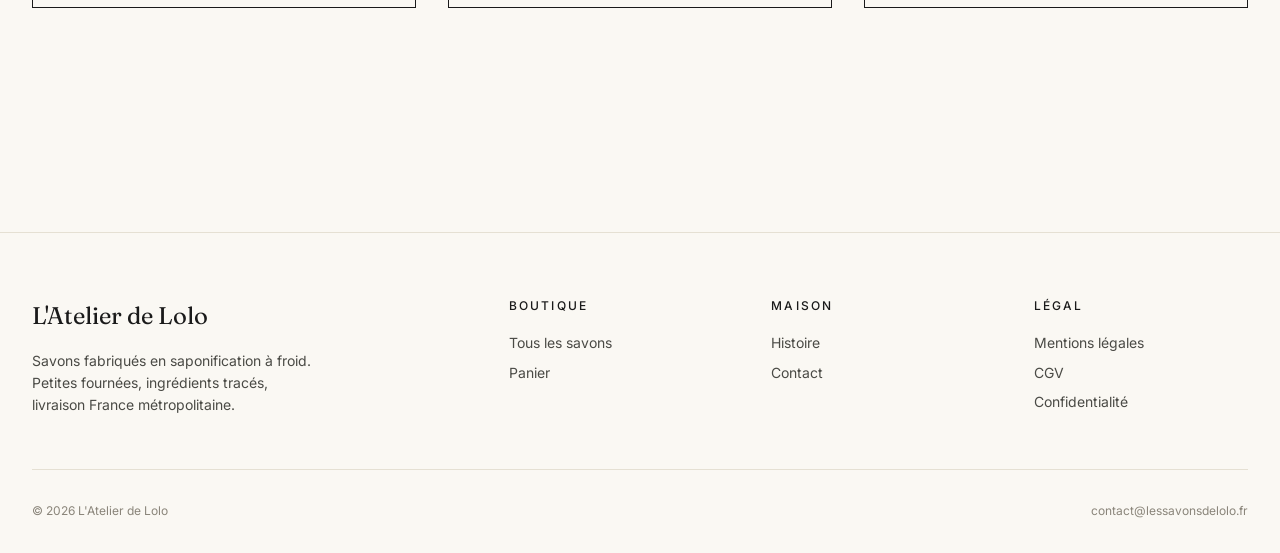
==== commit b7278bc0: "Offre simplifiée : 5,99 € unitaire, tous les 3 savons = 1 OFFERT Restructuration commerciale après r" ====
--- a/boutique.html
+++ b/boutique.html
@@ -11,7 +11,7 @@
     <link rel="preconnect" href="https://fonts.googleapis.com">
     <link rel="preconnect" href="https://fonts.gstatic.com" crossorigin>
     <link href="https://fonts.googleapis.com/css2?family=Fraunces:ital,wght@0,400;0,500;1,400&family=Inter:wght@400;500&display=swap" rel="stylesheet">
-    <link rel="stylesheet" href="css/style.css?v=10">
+    <link rel="stylesheet" href="css/style.css?v=11">
 </head>
 <body>
 
@@ -100,9 +100,9 @@
         </div>
     </footer>
 
-    <script src="js/products.js?v=10"></script>
-    <script src="js/cart.js?v=10"></script>
-    <script src="js/main.js?v=10"></script>
+    <script src="js/products.js?v=11"></script>
+    <script src="js/cart.js?v=11"></script>
+    <script src="js/main.js?v=11"></script>
     <script>
         const grid = document.getElementById('shopProducts');
         const filterBar = document.getElementById('filters');
@@ -123,7 +123,7 @@
                                 <span class="product__price">${LSL.formatPrice(p.price)}</span>
                             </div>
                         </a>
-                        <button class="product__add" data-add="${p.id}">Ajouter — 6,99 €</button>
+                        <button class="product__add" data-add="${p.id}">Ajouter — 5,99 €</button>
                     </article>
                 `).join('') || '<p style="color:var(--ink-mute)">Aucun savon dans cette collection pour le moment.</p>';
         }
@@ -142,7 +142,7 @@
             LSL.toast(`${prod.name} ajouté au panier`);
             btn.classList.add('is-added');
             btn.textContent = 'Ajouté ✓';
-            setTimeout(() => { btn.classList.remove('is-added'); btn.textContent = 'Ajouter — 6,99 €'; }, 1400);
+            setTimeout(() => { btn.classList.remove('is-added'); btn.textContent = 'Ajouter — 5,99 €'; }, 1400);
         });
 
         filterBar.addEventListener('click', (e) => {
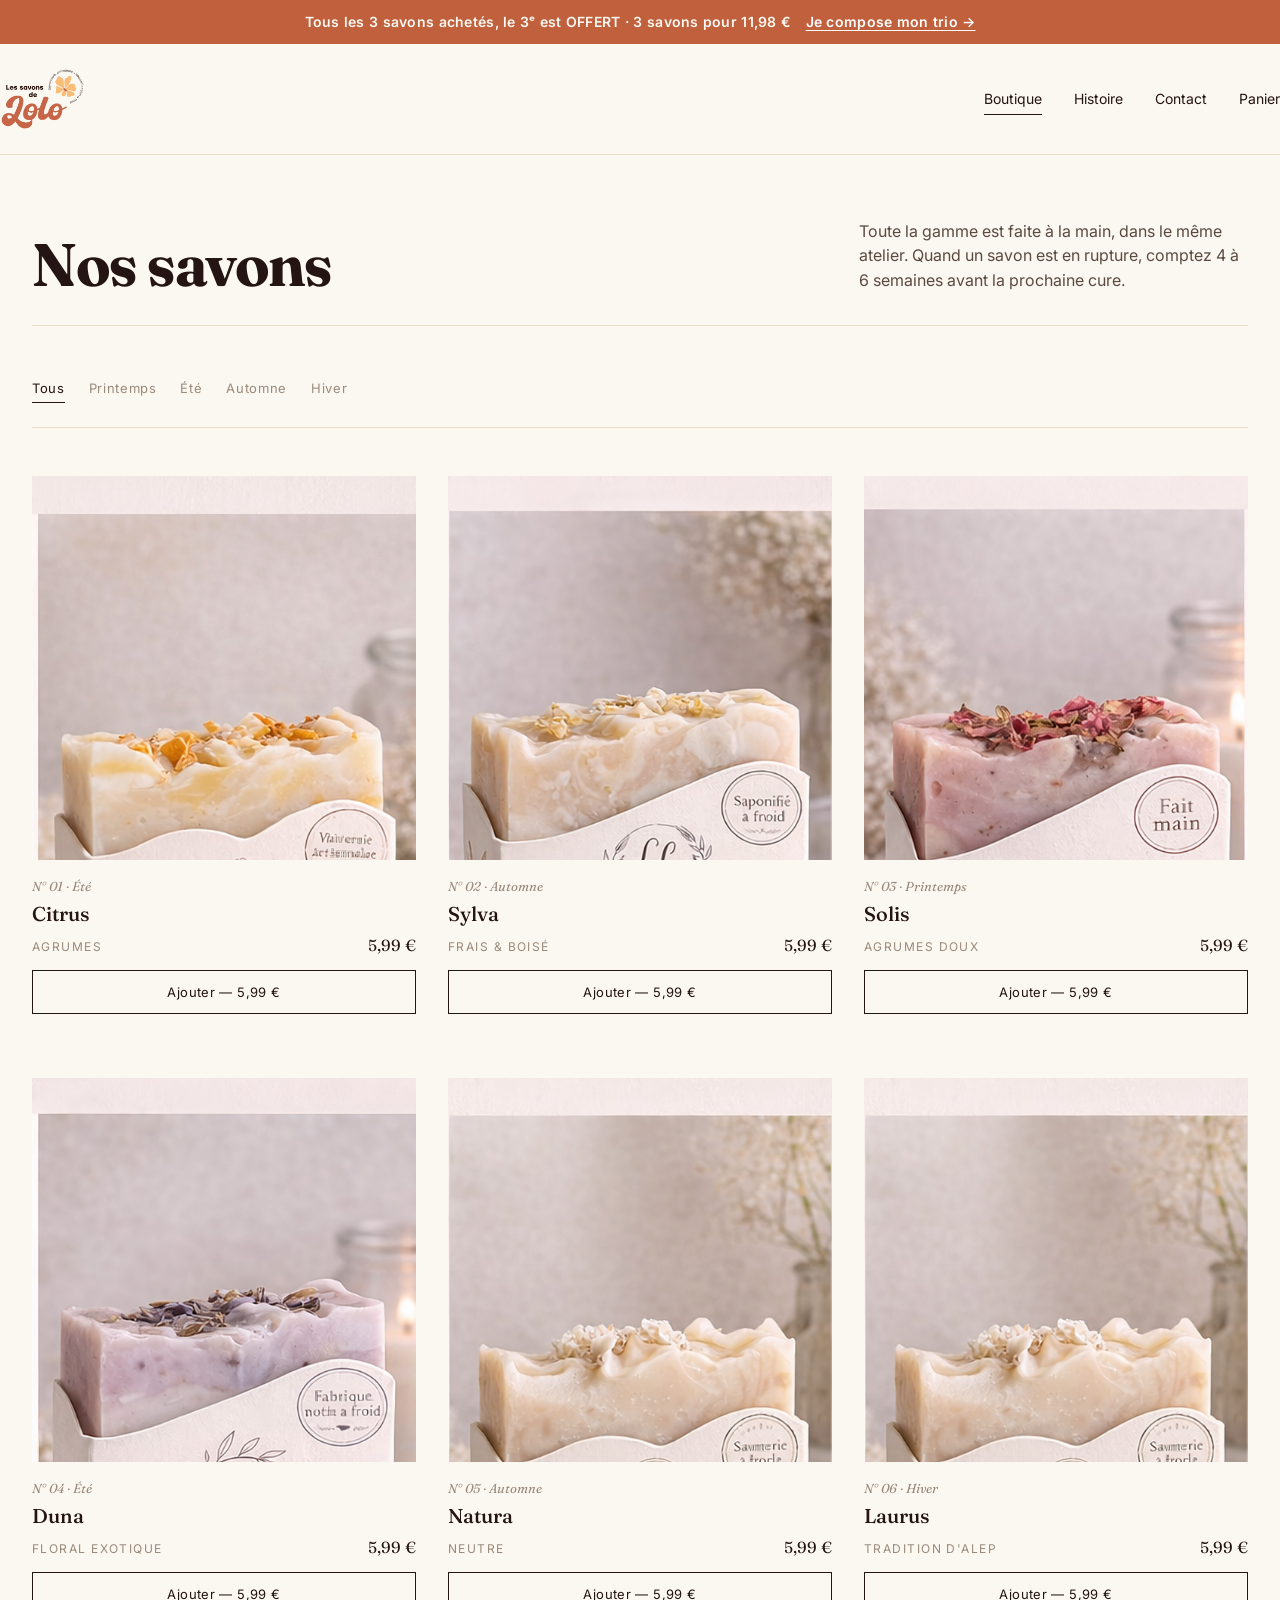
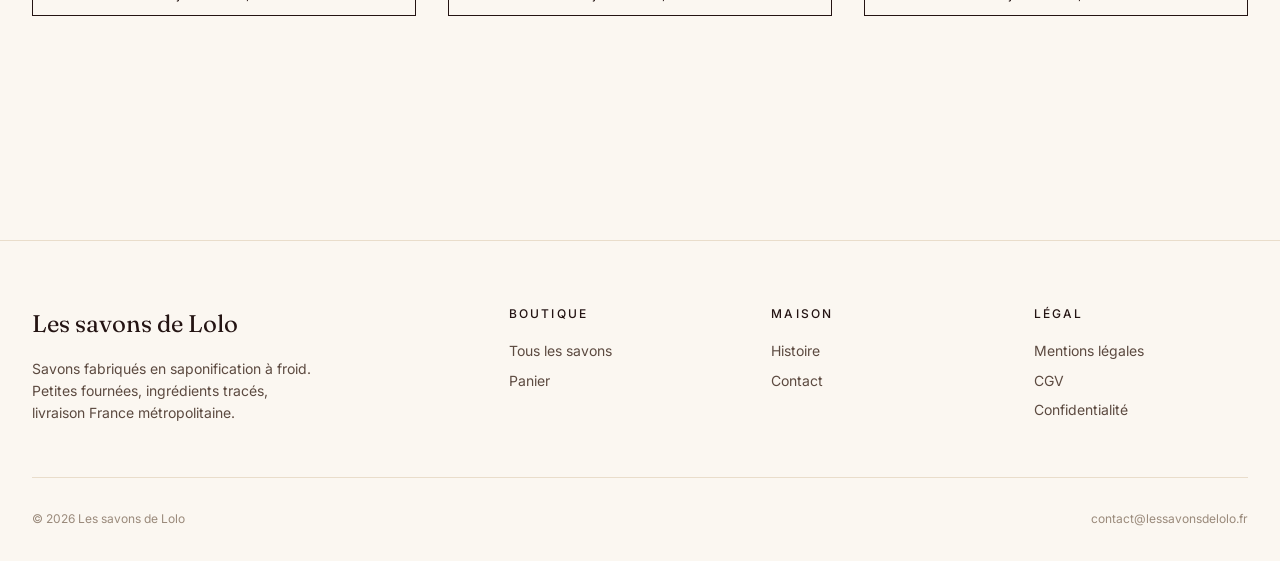
==== commit 83dc1bf3: "Nouvelle DA : logo « Les savons de Lolo » (terracotta + abricot) - Logo v2 détouré (fond blanc -> tr" ====
--- a/boutique.html
+++ b/boutique.html
@@ -6,18 +6,20 @@
     <meta http-equiv="Pragma" content="no-cache">
     <meta http-equiv="Expires" content="0">
     <meta name="viewport" content="width=device-width, initial-scale=1.0">
-    <title>Boutique — L'Atelier de Lolo</title>
-    <meta name="description" content="Les savons artisanaux de L'Atelier de Lolo : Citrus, Sylva, Solis, Duna, Natura et le savon d'Alep Laurus.">
+    <title>Boutique — Les savons de Lolo</title>
+    <meta name="description" content="Les savons artisanaux de Les savons de Lolo : Citrus, Sylva, Solis, Duna, Natura et le savon d'Alep Laurus.">
     <link rel="preconnect" href="https://fonts.googleapis.com">
     <link rel="preconnect" href="https://fonts.gstatic.com" crossorigin>
     <link href="https://fonts.googleapis.com/css2?family=Fraunces:ital,wght@0,400;0,500;1,400&family=Inter:wght@400;500&display=swap" rel="stylesheet">
-    <link rel="stylesheet" href="css/style.css?v=11">
+    <link rel="icon" type="image/png" sizes="32x32" href="images/favicon-32.png">
+    <link rel="apple-touch-icon" href="images/favicon-180.png">
+    <link rel="stylesheet" href="css/style.css?v=12">
 </head>
 <body>
 
     <header class="site-header">
         <div class="wrap site-header__inner">
-            <a href="index.html" class="brand" aria-label="L'Atelier de Lolo, accueil"><img src="images/brand/logo-horizontal-rgba.png" alt="L'Atelier de Lolo — Savonnerie artisanale"></a>
+            <a href="index.html" class="brand" aria-label="Les savons de Lolo, accueil"><img src="images/logo-lolo-v2.png" alt="Les savons de Lolo — Savonnerie artisanale"></a>
             <nav class="main-nav" id="mainNav">
                 <a href="boutique.html" class="is-active">Boutique</a>
                 <a href="histoire.html">Histoire</a>
@@ -62,7 +64,7 @@
         <div class="wrap">
             <div class="site-footer__top">
                 <div>
-                    <div class="site-footer__brand">L'Atelier de Lolo</div>
+                    <div class="site-footer__brand">Les savons de Lolo</div>
                     <p class="site-footer__about">
                         Savons fabriqués en saponification à froid. Petites fournées,
                         ingrédients tracés, livraison France métropolitaine.
@@ -92,7 +94,7 @@
                 </div>
             </div>
             <div class="site-footer__bottom">
-                <span>© 2026 L'Atelier de Lolo</span>
+                <span>© 2026 Les savons de Lolo</span>
                 <div class="site-footer__legal">
                     <a href="mailto:contact@lessavonsdelolo.fr">contact@lessavonsdelolo.fr</a>
                 </div>
--- a/css/style.css
+++ b/css/style.css
@@ -4,19 +4,21 @@
    ============================================================ */
 
 :root {
-    /* Palette — tons crème + accent vert mousse profond */
-    --bg: #FAF8F3;
-    --bg-alt: #F1EDE3;
+    /* Palette — crème chaud + terracotta (logo) & abricot des pétales */
+    --bg: #FBF7F1;
+    --bg-alt: #F4EBDD;
     --bg-card: #FFFFFF;
-    --border: #E5E0D3;
-    --border-strong: #1A1A1A;
-
-    --ink: #1A1A1A;
-    --ink-soft: #4A4A45;
-    --ink-mute: #8A857A;
-
-    --accent: #4A5D3A;
-    --accent-soft: #6B7E5B;
+    --border: #E9DDCB;
+    --border-strong: #241413;
+
+    --ink: #241413;
+    --ink-soft: #5C4A40;
+    --ink-mute: #9A8A7B;
+
+    --accent: #C0603C;        /* terracotta — le « Lolo » du logo */
+    --accent-soft: #D5895F;   /* terracotta clair */
+    --accent-deep: #A24B2C;   /* terracotta foncé (hover appuyé) */
+    --accent-2: #F0B46C;      /* abricot — les pétales de la fleur */
 
     --danger: #A8442B;
 
@@ -200,12 +202,12 @@
     margin-top: 2px;
 }
 .brand img {
-    height: 54px;
+    height: 62px;
     width: auto;
     display: block;
 }
 @media (max-width: 560px) {
-    .brand img { height: 42px; }
+    .brand img { height: 46px; }
 }
 .main-nav {
     display: flex;
@@ -520,8 +522,8 @@
     width: 150px;
     height: 150px;
     border-radius: 50%;
-    background: var(--accent);
-    color: #FAF8F3;
+    background: var(--accent-2);
+    color: var(--ink);
     display: flex;
     flex-direction: column;
     align-items: center;
@@ -529,7 +531,7 @@
     text-align: center;
     padding: 12px;
     transform: rotate(-7deg);
-    box-shadow: 0 10px 28px rgba(74,93,58,0.28);
+    box-shadow: 0 10px 28px rgba(192,96,60,0.30);
     z-index: 4;
     transition: transform 0.3s ease;
 }
